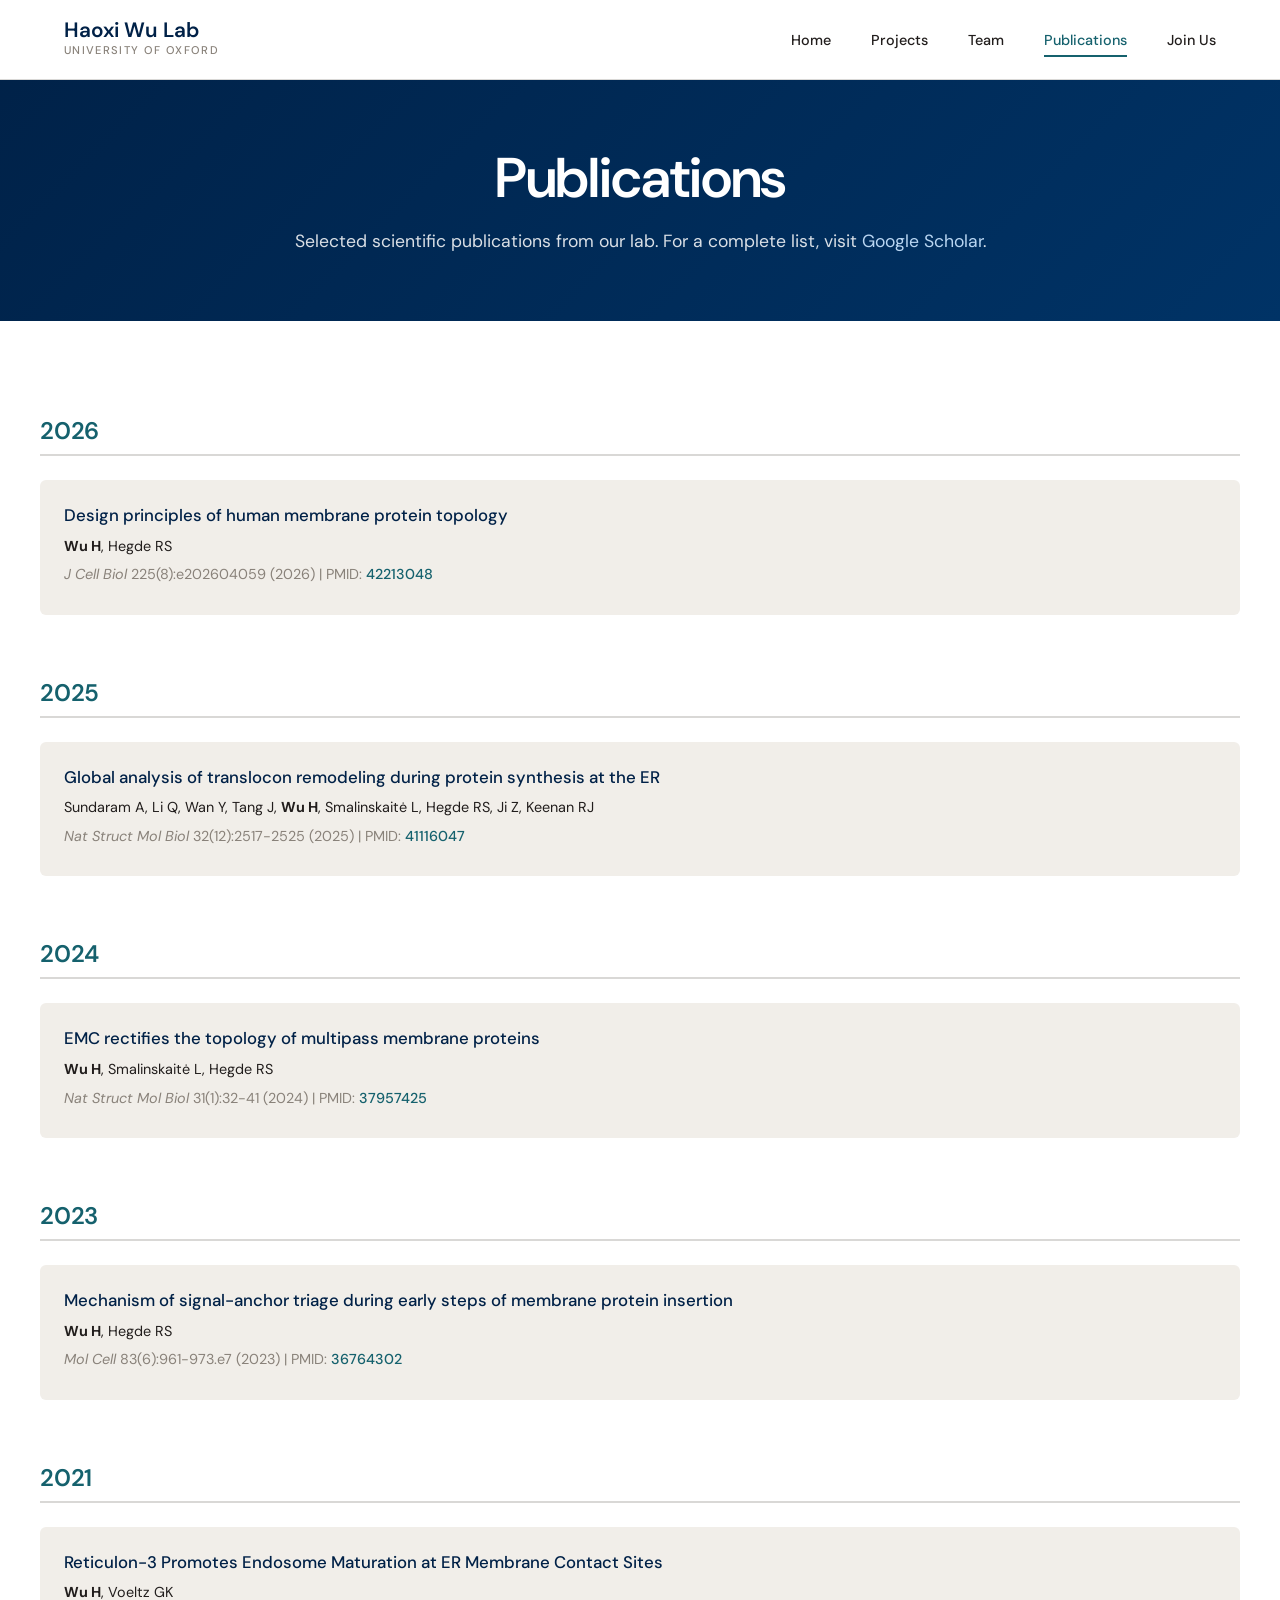
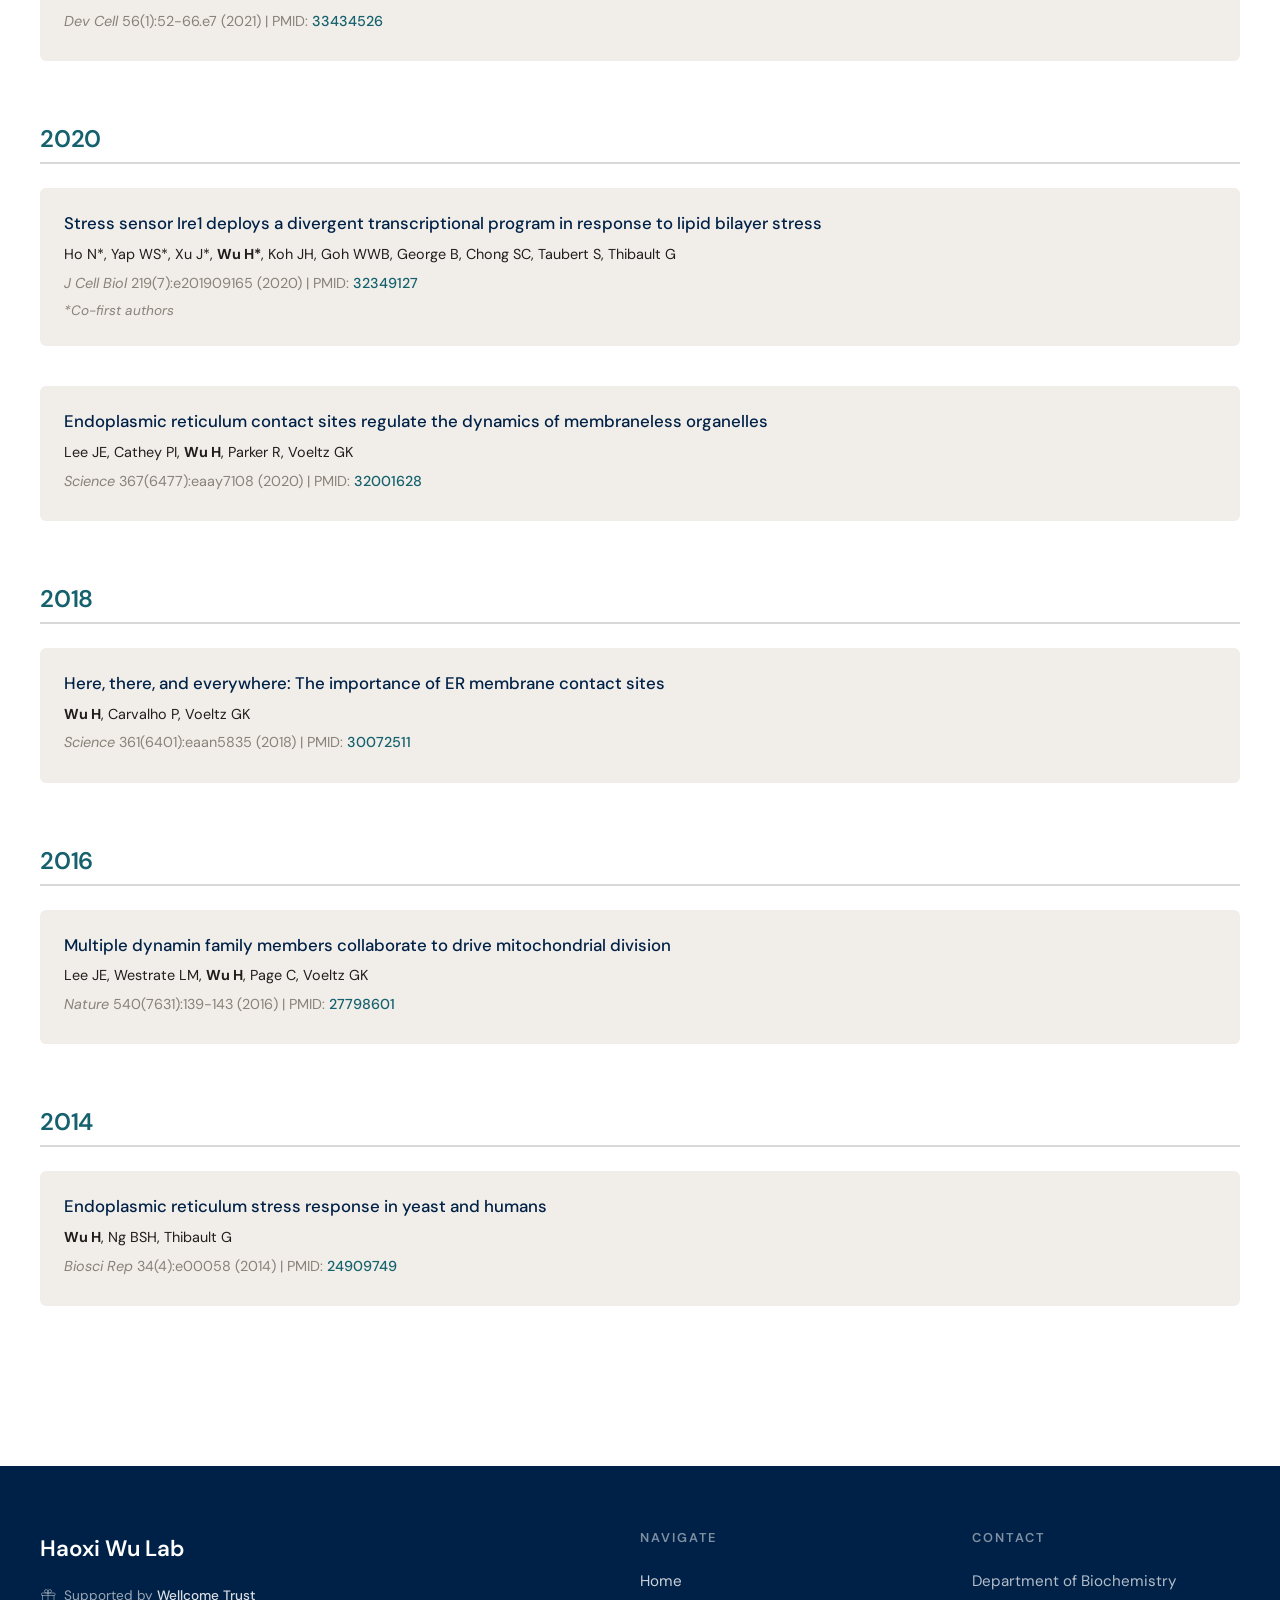
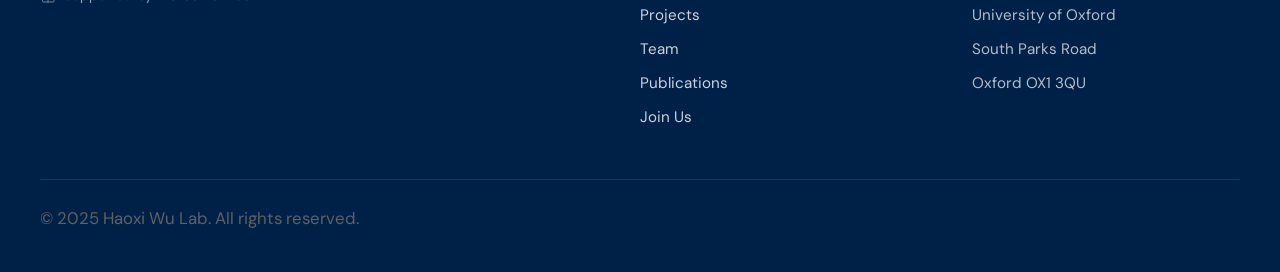
==== publications.html @ ed26f787 "Add files via upload" ====
<!DOCTYPE html>
<html lang="en">
<head>
    <meta charset="UTF-8">
    <meta name="viewport" content="width=device-width, initial-scale=1.0">
    <meta name="description" content="Publications - Haoxi Wu Lab, University of Oxford">
    <title>Publications | Haoxi Wu Lab</title>
    <link rel="stylesheet" href="styles.css">
</head>
<body>
    <nav class="nav" id="navbar">
        <div class="nav-container">
            <a href="index.html" class="nav-logo">
                <span class="nav-logo-name">Haoxi Wu Lab</span>
                <span class="nav-logo-dept">University of Oxford</span>
            </a>
            <ul class="nav-links" id="nav-links">
                <li><a href="index.html" class="nav-link">Home</a></li>
                <li><a href="projects.html" class="nav-link">Projects</a></li>
                <li><a href="team.html" class="nav-link">Team</a></li>
                <li><a href="publications.html" class="nav-link active">Publications</a></li>
                <li><a href="contact.html" class="nav-link">Join Us</a></li>
            </ul>
            <button class="nav-toggle" id="nav-toggle" aria-label="Toggle navigation">
                <span></span><span></span><span></span>
            </button>
        </div>
    </nav>

    <header class="page-header">
        <div class="container">
            <h1>Publications</h1>
            <p>Selected scientific publications from our lab. For a complete list, visit <a href="https://scholar.google.com/citations?user=6U3PoJMAAAAJ&hl=en" class="inline-link" target="_blank">Google Scholar</a>.</p>
        </div>
    </header>

    <section class="section section-light">
        <div class="container">
            <div class="pub-year-group">
                <h2 class="pub-year">2026</h2>
                <div class="pub-list">
                    <article class="pub-item">
                        <h3 class="pub-title"><a href="pdfs/wu-2026-1.pdf" target="_blank">Design principles of human membrane protein topology</a></h3>
                        <p class="pub-authors"><strong>Wu H</strong>, Hegde RS</p>
                        <p class="pub-journal"><em>J Cell Biol</em> 225(8):e202604059 (2026) | PMID: <a href="https://pubmed.ncbi.nlm.nih.gov/42213048/" target="_blank" class="pmid-link">42213048</a></p>
                    </article>
                </div>
            </div>

            <div class="pub-year-group">
                <h2 class="pub-year">2025</h2>
                <div class="pub-list">
                    <article class="pub-item">
                        <h3 class="pub-title"><a href="pdfs/sundaram-2025-1.pdf" target="_blank">Global analysis of translocon remodeling during protein synthesis at the ER</a></h3>
                        <p class="pub-authors">Sundaram A, Li Q, Wan Y, Tang J, <strong>Wu H</strong>, Smalinskaitė L, Hegde RS, Ji Z, Keenan RJ</p>
                        <p class="pub-journal"><em>Nat Struct Mol Biol</em> 32(12):2517-2525 (2025) | PMID: <a href="https://pubmed.ncbi.nlm.nih.gov/41116047/" target="_blank" class="pmid-link">41116047</a></p>
                    </article>
                </div>
            </div>

            <div class="pub-year-group">
                <h2 class="pub-year">2024</h2>
                <div class="pub-list">
                    <article class="pub-item">
                        <h3 class="pub-title"><a href="pdfs/wu-2024-1.pdf" target="_blank">EMC rectifies the topology of multipass membrane proteins</a></h3>
                        <p class="pub-authors"><strong>Wu H</strong>, Smalinskaitė L, Hegde RS</p>
                        <p class="pub-journal"><em>Nat Struct Mol Biol</em> 31(1):32-41 (2024) | PMID: <a href="https://pubmed.ncbi.nlm.nih.gov/37957425/" target="_blank" class="pmid-link">37957425</a></p>
                    </article>
                </div>
            </div>

            <div class="pub-year-group">
                <h2 class="pub-year">2023</h2>
                <div class="pub-list">
                    <article class="pub-item">
                        <h3 class="pub-title"><a href="pdfs/wu-2023-1.pdf" target="_blank">Mechanism of signal-anchor triage during early steps of membrane protein insertion</a></h3>
                        <p class="pub-authors"><strong>Wu H</strong>, Hegde RS</p>
                        <p class="pub-journal"><em>Mol Cell</em> 83(6):961-973.e7 (2023) | PMID: <a href="https://pubmed.ncbi.nlm.nih.gov/36764302/" target="_blank" class="pmid-link">36764302</a></p>
                    </article>
                </div>
            </div>

            <div class="pub-year-group">
                <h2 class="pub-year">2021</h2>
                <div class="pub-list">
                    <article class="pub-item">
                        <h3 class="pub-title"><a href="pdfs/wu-2021-1.pdf" target="_blank">Reticulon-3 Promotes Endosome Maturation at ER Membrane Contact Sites</a></h3>
                        <p class="pub-authors"><strong>Wu H</strong>, Voeltz GK</p>
                        <p class="pub-journal"><em>Dev Cell</em> 56(1):52-66.e7 (2021) | PMID: <a href="https://pubmed.ncbi.nlm.nih.gov/33434526/" target="_blank" class="pmid-link">33434526</a></p>
                    </article>
                </div>
            </div>

            <div class="pub-year-group">
                <h2 class="pub-year">2020</h2>
                <div class="pub-list">
                    <article class="pub-item">
                        <h3 class="pub-title"><a href="pdfs/ho-2020-1.pdf" target="_blank">Stress sensor Ire1 deploys a divergent transcriptional program in response to lipid bilayer stress</a></h3>
                        <p class="pub-authors">Ho N*, Yap WS*, Xu J*, <strong>Wu H*</strong>, Koh JH, Goh WWB, George B, Chong SC, Taubert S, Thibault G</p>
                        <p class="pub-journal"><em>J Cell Biol</em> 219(7):e201909165 (2020) | PMID: <a href="https://pubmed.ncbi.nlm.nih.gov/32349127/" target="_blank" class="pmid-link">32349127</a></p>
                        <p class="pub-note">*Co-first authors</p>
                    </article>

                    <article class="pub-item">
                        <h3 class="pub-title"><a href="pdfs/lee-2020-1.pdf" target="_blank">Endoplasmic reticulum contact sites regulate the dynamics of membraneless organelles</a></h3>
                        <p class="pub-authors">Lee JE, Cathey PI, <strong>Wu H</strong>, Parker R, Voeltz GK</p>
                        <p class="pub-journal"><em>Science</em> 367(6477):eaay7108 (2020) | PMID: <a href="https://pubmed.ncbi.nlm.nih.gov/32001628/" target="_blank" class="pmid-link">32001628</a></p>
                    </article>
                </div>
            </div>

            <div class="pub-year-group">
                <h2 class="pub-year">2018</h2>
                <div class="pub-list">
                    <article class="pub-item">
                        <h3 class="pub-title"><a href="pdfs/wu-2018-1.pdf" target="_blank">Here, there, and everywhere: The importance of ER membrane contact sites</a></h3>
                        <p class="pub-authors"><strong>Wu H</strong>, Carvalho P, Voeltz GK</p>
                        <p class="pub-journal"><em>Science</em> 361(6401):eaan5835 (2018) | PMID: <a href="https://pubmed.ncbi.nlm.nih.gov/30072511/" target="_blank" class="pmid-link">30072511</a></p>
                    </article>
                </div>
            </div>

            <div class="pub-year-group">
                <h2 class="pub-year">2016</h2>
                <div class="pub-list">
                    <article class="pub-item">
                        <h3 class="pub-title"><a href="pdfs/lee-2016-1.pdf" target="_blank">Multiple dynamin family members collaborate to drive mitochondrial division</a></h3>
                        <p class="pub-authors">Lee JE, Westrate LM, <strong>Wu H</strong>, Page C, Voeltz GK</p>
                        <p class="pub-journal"><em>Nature</em> 540(7631):139-143 (2016) | PMID: <a href="https://pubmed.ncbi.nlm.nih.gov/27798601/" target="_blank" class="pmid-link">27798601</a></p>
                    </article>
                </div>
            </div>

            <div class="pub-year-group">
                <h2 class="pub-year">2014</h2>
                <div class="pub-list">
                    <article class="pub-item">
                        <h3 class="pub-title"><a href="pdfs/wu-2014-1.pdf" target="_blank">Endoplasmic reticulum stress response in yeast and humans</a></h3>
                        <p class="pub-authors"><strong>Wu H</strong>, Ng BSH, Thibault G</p>
                        <p class="pub-journal"><em>Biosci Rep</em> 34(4):e00058 (2014) | PMID: <a href="https://pubmed.ncbi.nlm.nih.gov/24909749/" target="_blank" class="pmid-link">24909749</a></p>
                    </article>
                </div>
            </div>
        </div>
    </section>

    <footer class="footer">
        <div class="footer-content">
            <div class="footer-brand">
                <div class="footer-logo">Haoxi Wu Lab</div>
                <div class="footer-funding">
                    <svg xmlns="http://www.w3.org/2000/svg" fill="none" viewBox="0 0 24 24" stroke="currentColor" stroke-width="1.5">
                        <path stroke-linecap="round" stroke-linejoin="round" d="M21 11.25v8.25a1.5 1.5 0 01-1.5 1.5H5.25a1.5 1.5 0 01-1.5-1.5v-8.25M12 4.875A2.625 2.625 0 109.375 7.5H12m0-2.625V7.5m0-2.625A2.625 2.625 0 1114.625 7.5H12m0 0V21m-8.625-9.75h18c.621 0 1.125-.504 1.125-1.125v-1.5c0-.621-.504-1.125-1.125-1.125h-18c-.621 0-1.125.504-1.125 1.125v1.5c0 .621.504 1.125 1.125 1.125z" />
                    </svg>
                    <span>Supported by <span class="funder">Wellcome Trust</span></span>
                </div>
            </div>
            <div class="footer-nav">
                <h4 class="footer-heading">Navigate</h4>
                <ul class="footer-links">
                    <li><a href="index.html">Home</a></li>
                    <li><a href="projects.html">Projects</a></li>
                    <li><a href="team.html">Team</a></li>
                    <li><a href="publications.html">Publications</a></li>
                    <li><a href="contact.html">Join Us</a></li>
                </ul>
            </div>
            <div class="footer-contact">
                <h4 class="footer-heading">Contact</h4>
                <ul class="footer-links">
                    <li>Department of Biochemistry</li>
                    <li>University of Oxford</li>
                    <li>South Parks Road</li>
                    <li>Oxford OX1 3QU</li>
                </ul>
            </div>
        </div>
        <div class="footer-bottom">
            <p>&copy; 2025 Haoxi Wu Lab. All rights reserved.</p>
        </div>
    </footer>

    <script src="main.js"></script>
</body>
</html>
---- styles.css ----
/* ============================================
   Haoxi Wu Lab Website — Styles
   University of Oxford, Department of Biochemistry
   ============================================ */

@import url('https://fonts.googleapis.com/css2?family=DM+Sans:ital,opsz,wght@0,9..40,300;0,9..40,400;0,9..40,500;0,9..40,600;0,9..40,700;1,9..40,400&display=swap');

:root {
    --oxford-blue: #002147;
    --oxford-blue-light: #003366;
    --oxford-viridian: #15616D;
    --oxford-sky-blue: #B9D6F2;
    --oxford-charcoal: #211D1C;
    --oxford-ash-grey: #61615F;
    --oxford-umber: #89827A;
    --oxford-stone-grey: #D9D8D6;
    --oxford-shell-grey: #F1EEE9;
    --oxford-off-white: #F2F0F0;
    --white: #FFFFFF;
    --font-primary: 'DM Sans', -apple-system, BlinkMacSystemFont, sans-serif;
    --space-xs: 0.5rem;
    --space-sm: 1rem;
    --space-md: 1.5rem;
    --space-lg: 2.5rem;
    --space-xl: 4rem;
    --space-2xl: 6rem;
    --transition-fast: 0.2s ease;
    --transition-medium: 0.35s ease;
    --max-width: 1200px;
    --nav-height: 80px;
}

*, *::before, *::after { margin: 0; padding: 0; box-sizing: border-box; }
html { scroll-behavior: smooth; font-size: 16px; }
body {
    font-family: var(--font-primary);
    font-weight: 400;
    line-height: 1.7;
    color: var(--oxford-charcoal);
    background-color: var(--oxford-off-white);
    -webkit-font-smoothing: antialiased;
}

h1, h2, h3, h4 { font-family: var(--font-primary); font-weight: 600; line-height: 1.2; color: var(--oxford-blue); }
h1 { font-size: clamp(2.5rem, 5vw, 3.5rem); letter-spacing: -0.02em; }
h2 { font-size: clamp(1.75rem, 3vw, 2.5rem); letter-spacing: -0.01em; }
h3 { font-size: clamp(1.25rem, 2vw, 1.5rem); }
p { font-size: 1.05rem; color: var(--oxford-ash-grey); max-width: 65ch; }
a { color: var(--oxford-viridian); text-decoration: none; transition: color var(--transition-fast); }
a:hover { color: var(--oxford-blue); }

/* Navigation */
.nav {
    position: fixed;
    top: 0; left: 0; right: 0;
    height: var(--nav-height);
    background: var(--white);
    border-bottom: 1px solid var(--oxford-stone-grey);
    z-index: 1000;
    transition: box-shadow var(--transition-medium);
}
.nav.scrolled { box-shadow: 0 2px 20px rgba(0, 33, 71, 0.08); }
.nav-container {
    max-width: var(--max-width);
    margin: 0 auto;
    padding: 0 var(--space-md);
    height: 100%;
    display: flex;
    align-items: center;
    justify-content: space-between;
}
.nav-logo { display: flex; flex-direction: column; text-decoration: none; }
.nav-logo-name { font-size: 1.3rem; font-weight: 600; color: var(--oxford-blue); line-height: 1.1; }
.nav-logo-dept { font-size: 0.7rem; color: var(--oxford-umber); text-transform: uppercase; letter-spacing: 0.12em; font-weight: 500; }
.nav-links { display: flex; align-items: center; gap: var(--space-lg); list-style: none; }
.nav-link { font-size: 0.9rem; font-weight: 500; color: var(--oxford-charcoal); position: relative; padding: var(--space-xs) 0; }
.nav-link::after { content: ''; position: absolute; bottom: 0; left: 0; width: 0; height: 2px; background: var(--oxford-viridian); transition: width var(--transition-medium); }
.nav-link:hover { color: var(--oxford-viridian); }
.nav-link:hover::after, .nav-link.active::after { width: 100%; }
.nav-link.active { color: var(--oxford-viridian); }
.nav-toggle { display: none; flex-direction: column; gap: 5px; background: none; border: none; cursor: pointer; padding: var(--space-xs); }
.nav-toggle span { width: 24px; height: 2px; background: var(--oxford-blue); transition: all var(--transition-fast); }

/* Hero */
.hero {
    min-height: 85vh;
    display: flex;
    align-items: center;
    justify-content: center;
    padding: calc(var(--nav-height) + var(--space-xl)) var(--space-md) var(--space-xl);
    background: linear-gradient(135deg, var(--oxford-off-white) 0%, var(--white) 50%, var(--oxford-shell-grey) 100%);
    position: relative;
    overflow: hidden;
}
.hero::before {
    content: '';
    position: absolute;
    top: -20%; right: -10%;
    width: 60%; height: 80%;
    background: radial-gradient(ellipse at center, rgba(185, 214, 242, 0.3) 0%, transparent 70%);
    pointer-events: none;
}
.hero-content { max-width: 800px; width: 100%; text-align: center; position: relative; z-index: 1; }
.hero-text { animation: fadeInUp 0.8s ease both; }
.hero-label { display: inline-block; font-size: 0.75rem; font-weight: 600; text-transform: uppercase; letter-spacing: 0.2em; color: var(--oxford-viridian); margin-bottom: var(--space-md); padding: var(--space-xs) var(--space-sm); background: rgba(21, 97, 109, 0.1); border-radius: 4px; }
.hero-title { margin-bottom: var(--space-md); font-weight: 700; }
.hero-description { font-size: 1.15rem; line-height: 1.8; margin-bottom: var(--space-lg); margin-left: auto; margin-right: auto; }
.hero-cta { display: flex; gap: var(--space-sm); flex-wrap: wrap; justify-content: center; }


/* Buttons */
.btn { display: inline-flex; align-items: center; gap: var(--space-xs); padding: 0.9rem 1.8rem; font-family: var(--font-primary); font-size: 0.9rem; font-weight: 500; border-radius: 4px; border: none; cursor: pointer; transition: all var(--transition-medium); text-decoration: none; }
.btn-primary { background: var(--oxford-blue); color: var(--white); }
.btn-primary:hover { background: var(--oxford-blue-light); color: var(--white); transform: translateY(-2px); box-shadow: 0 8px 25px rgba(0, 33, 71, 0.25); }
.btn-secondary { background: transparent; color: var(--oxford-blue); border: 1.5px solid var(--oxford-blue); }
.btn-secondary:hover { background: var(--oxford-blue); color: var(--white); transform: translateY(-2px); }

/* Sections */
.section { padding: var(--space-2xl) var(--space-md); }
.section-light { background: var(--white); }
.section-muted { background: var(--oxford-shell-grey); }
.container { max-width: var(--max-width); margin: 0 auto; }
.section-header { text-align: center; margin-bottom: var(--space-xl); }
.section-header p { margin: var(--space-sm) auto 0; }

/* Navigation Cards */
.nav-cards { display: grid; grid-template-columns: repeat(4, 1fr); gap: var(--space-md); }
.nav-card { background: var(--white); border: 1px solid var(--oxford-stone-grey); border-radius: 8px; padding: var(--space-lg); text-align: center; transition: all var(--transition-medium); position: relative; overflow: hidden; text-decoration: none; }
.nav-card::before { content: ''; position: absolute; top: 0; left: 0; right: 0; height: 3px; background: var(--oxford-viridian); transform: scaleX(0); transition: transform var(--transition-medium); }
.nav-card:hover { transform: translateY(-5px); box-shadow: 0 15px 40px rgba(0, 33, 71, 0.1); border-color: transparent; }
.nav-card:hover::before { transform: scaleX(1); }
.nav-card-icon { width: 56px; height: 56px; margin: 0 auto var(--space-md); display: flex; align-items: center; justify-content: center; background: var(--oxford-shell-grey); border-radius: 12px; color: var(--oxford-viridian); transition: all var(--transition-medium); }
.nav-card:hover .nav-card-icon { background: var(--oxford-viridian); color: var(--white); }
.nav-card-icon svg { width: 28px; height: 28px; }
.nav-card h3 { margin-bottom: var(--space-xs); font-size: 1.25rem; }
.nav-card p { font-size: 0.9rem; color: var(--oxford-umber); margin: 0 auto; }

/* Footer */
.footer { background: var(--oxford-blue); color: var(--white); padding: var(--space-xl) var(--space-md) var(--space-lg); }
.footer-content { max-width: var(--max-width); margin: 0 auto; display: grid; grid-template-columns: 2fr 1fr 1fr; gap: var(--space-xl); }
.footer-brand { max-width: 350px; }
.footer-logo { font-size: 1.4rem; font-weight: 600; color: var(--white); margin-bottom: var(--space-sm); }
.footer-brand p { font-size: 0.9rem; color: rgba(255, 255, 255, 0.7); line-height: 1.6; }
.footer-funding { display: flex; align-items: center; gap: 0.5rem; font-size: 0.85rem; color: rgba(255, 255, 255, 0.6); margin-top: 0.5rem; }
.footer-funding svg { width: 16px; height: 16px; opacity: 0.7; }
.footer-funding .funder { color: rgba(255, 255, 255, 0.85); font-weight: 500; }
.footer-heading { font-size: 0.8rem; font-weight: 600; text-transform: uppercase; letter-spacing: 0.15em; color: rgba(255, 255, 255, 0.5); margin-bottom: var(--space-md); }
.footer-links { list-style: none; }
.footer-links li { margin-bottom: var(--space-xs); color: rgba(255, 255, 255, 0.7); font-size: 0.95rem; }
.footer-links a { color: rgba(255, 255, 255, 0.8); transition: color var(--transition-fast); }
.footer-links a:hover { color: var(--white); }
.footer-bottom { max-width: var(--max-width); margin: var(--space-lg) auto 0; padding-top: var(--space-md); border-top: 1px solid rgba(255, 255, 255, 0.1); font-size: 0.85rem; color: rgba(255, 255, 255, 0.5); }

/* Animations */
@keyframes fadeInUp { from { opacity: 0; transform: translateY(30px); } to { opacity: 1; transform: translateY(0); } }
.nav-card:nth-child(1) { animation: fadeInUp 0.6s ease 0.1s both; }
.nav-card:nth-child(2) { animation: fadeInUp 0.6s ease 0.2s both; }
.nav-card:nth-child(3) { animation: fadeInUp 0.6s ease 0.3s both; }
.nav-card:nth-child(4) { animation: fadeInUp 0.6s ease 0.4s both; }

/* Page Header */
.page-header {
    padding: calc(var(--nav-height) + var(--space-xl)) var(--space-md) var(--space-xl);
    background: linear-gradient(135deg, var(--oxford-blue) 0%, var(--oxford-blue-light) 100%);
    color: var(--white);
    text-align: center;
}
.page-header h1 { color: var(--white); margin-bottom: var(--space-sm); }
.page-header p { color: rgba(255, 255, 255, 0.85); margin: 0 auto; font-size: 1.1rem; }
.inline-link { color: var(--oxford-sky-blue); border-bottom: 1px solid transparent; transition: border-color var(--transition-fast); }
.inline-link:hover { color: var(--white); border-bottom-color: var(--white); }

/* Projects Page */
.projects-grid { display: flex; flex-direction: column; gap: var(--space-lg); }
.project-card {
    background: var(--white);
    border: 1px solid var(--oxford-stone-grey);
    border-radius: 8px;
    padding: var(--space-lg);
    position: relative;
    transition: all var(--transition-medium);
}
.project-card:hover { box-shadow: 0 10px 30px rgba(0, 33, 71, 0.08); transform: translateY(-2px); }
.project-number {
    position: absolute;
    top: var(--space-md);
    right: var(--space-md);
    font-size: 3rem;
    font-weight: 700;
    color: var(--oxford-shell-grey);
    line-height: 1;
}
.project-card h3 { color: var(--oxford-blue); margin-bottom: var(--space-sm); max-width: 80%; }
.project-card p { margin-bottom: var(--space-md); text-align: justify; }
.project-tags { display: flex; gap: var(--space-xs); flex-wrap: wrap; }
.tag {
    font-size: 0.75rem;
    font-weight: 500;
    padding: 0.3rem 0.8rem;
    background: var(--oxford-shell-grey);
    color: var(--oxford-viridian);
    border-radius: 20px;
}

/* Research Overview */
.research-overview {
    max-width: 900px;
    margin: 0 auto;
}
.research-overview h2 {
    text-align: center;
    margin-bottom: var(--space-xl);
    color: var(--oxford-blue);
    font-size: clamp(1.25rem, 2.5vw, 2rem);
    white-space: nowrap;
    overflow: hidden;
    text-overflow: ellipsis;
}
@media (max-width: 768px) {
    .research-overview h2 {
        white-space: normal;
        font-size: 1.25rem;
        line-height: 1.3;
    }
}
.research-content {
    background: var(--white);
    border-radius: 8px;
    padding: var(--space-xl);
    box-shadow: 0 4px 20px rgba(0, 33, 71, 0.06);
}
.research-content p {
    margin-bottom: var(--space-lg);
    text-align: justify;
    font-size: 1.05rem;
    line-height: 1.8;
    max-width: 100%;
    color: var(--oxford-ash-grey);
}
.research-content p:last-child {
    margin-bottom: 0;
}

/* Approaches Grid */
.approaches-grid { display: grid; grid-template-columns: repeat(4, 1fr); gap: var(--space-md); }
.approach-item { text-align: center; padding: var(--space-md); }
.approach-icon {
    width: 60px; height: 60px;
    margin: 0 auto var(--space-sm);
    display: flex; align-items: center; justify-content: center;
    background: var(--white);
    border-radius: 12px;
    color: var(--oxford-viridian);
}
.approach-icon svg { width: 30px; height: 30px; }
.approach-item h4 { color: var(--oxford-blue); margin-bottom: var(--space-xs); font-size: 1.1rem; }
.approach-item p { font-size: 0.9rem; color: var(--oxford-umber); }

/* Tool Spotlight */
.tool-spotlight-wrapper {
    max-width: 900px;
    margin: 0 auto;
}
.tool-spotlight {
    display: grid;
    grid-template-columns: 1.2fr 1fr;
    gap: var(--space-xl);
    align-items: center;
    background: var(--white);
    border-radius: 12px;
    padding: var(--space-xl);
    box-shadow: 0 4px 20px rgba(0, 33, 71, 0.06);
}
.tool-spotlight-badge {
    display: inline-block;
    font-size: 0.7rem;
    font-weight: 600;
    text-transform: uppercase;
    letter-spacing: 0.15em;
    color: var(--oxford-viridian);
    background: rgba(21, 97, 109, 0.1);
    padding: var(--space-xs) var(--space-sm);
    border-radius: 4px;
    margin-bottom: var(--space-md);
}
.tool-spotlight-content h2 {
    margin-bottom: var(--space-md);
    font-size: clamp(1.5rem, 2.5vw, 2rem);
}
.tool-spotlight-content p {
    margin-bottom: var(--space-lg);
    font-size: 1rem;
    line-height: 1.7;
    text-align: justify;
}
.tool-spotlight-visual {
    display: flex;
    align-items: center;
    justify-content: center;
    padding: var(--space-md);
}
.tool-spotlight-visual svg {
    width: 100%;
    max-width: 280px;
    height: auto;
    filter: drop-shadow(0 4px 12px rgba(0, 33, 71, 0.08));
}

/* Team Page */
.team-section-title { margin-bottom: var(--space-lg); color: var(--oxford-blue); }

/* Hidden utility class - easy to toggle visibility */
.hidden { display: none !important; }

.pi-card {
    display: grid;
    grid-template-columns: 200px 1fr;
    gap: var(--space-lg);
    background: var(--white);
    border: 1px solid var(--oxford-stone-grey);
    border-radius: 8px;
    padding: var(--space-lg);
}
.pi-photo, .team-photo { display: flex; align-items: center; justify-content: center; }
.photo-placeholder {
    width: 180px; height: 180px;
    background: linear-gradient(135deg, var(--oxford-blue) 0%, var(--oxford-viridian) 100%);
    border-radius: 8px;
    display: flex; align-items: center; justify-content: center;
    color: var(--white);
    font-size: 2.5rem;
    font-weight: 600;
}
.pi-info h3 { color: var(--oxford-blue); margin-bottom: 0.25rem; font-size: 1.5rem; }
.pi-title { color: var(--oxford-viridian); font-weight: 500; margin-bottom: var(--space-sm); }
.pi-bio { margin-bottom: var(--space-md); text-align: justify; }
.pi-links { display: flex; gap: var(--space-md); }
.pi-link {
    display: flex; align-items: center; gap: 0.4rem;
    color: var(--oxford-viridian);
    font-weight: 500;
    font-size: 0.9rem;
}
.pi-link:hover { color: var(--oxford-blue); }

.team-grid { display: grid; grid-template-columns: repeat(3, 1fr); gap: var(--space-lg); }
.team-card {
    background: var(--white);
    border: 1px solid var(--oxford-stone-grey);
    border-radius: 8px;
    padding: var(--space-md);
    text-align: center;
    transition: all var(--transition-medium);
}
.team-card:hover { box-shadow: 0 10px 30px rgba(0, 33, 71, 0.08); transform: translateY(-2px); }
.team-card .photo-placeholder { width: 180px; height: 180px; font-size: 2.5rem; margin: 0 auto var(--space-sm); }
.team-card h4 { color: var(--oxford-blue); margin-bottom: 0.25rem; }
.team-role { color: var(--oxford-viridian); font-weight: 500; font-size: 0.9rem; margin-bottom: 0.25rem; }
.team-focus { font-size: 0.85rem; color: var(--oxford-umber); }

.alumni-list { display: flex; flex-direction: column; gap: var(--space-sm); }
.alumni-item {
    display: flex;
    justify-content: space-between;
    align-items: center;
    padding: var(--space-sm) var(--space-md);
    background: var(--oxford-shell-grey);
    border-radius: 4px;
}
.alumni-name { font-weight: 500; color: var(--oxford-blue); }
.alumni-info { font-size: 0.9rem; color: var(--oxford-umber); }

/* Publications Page */
.pub-year-group { margin-bottom: var(--space-xl); }
.pub-year {
    font-size: 1.5rem;
    color: var(--oxford-viridian);
    margin-bottom: var(--space-md);
    padding-bottom: var(--space-xs);
    border-bottom: 2px solid var(--oxford-stone-grey);
}
.pub-list { display: flex; flex-direction: column; gap: var(--space-lg); }
.pub-item {
    padding: var(--space-md);
    background: var(--oxford-shell-grey);
    border-radius: 6px;
    transition: all var(--transition-fast);
}
.pub-item:hover { background: var(--white); box-shadow: 0 4px 15px rgba(0, 33, 71, 0.06); }
.pub-title { font-size: 1.05rem; font-weight: 500; margin-bottom: 0.4rem; line-height: 1.4; }
.pub-title a {
    color: var(--oxford-blue);
    text-decoration: none;
    transition: color var(--transition-fast);
}
.pub-title a:hover { color: var(--oxford-viridian); }
.pub-authors { font-size: 0.9rem; color: var(--oxford-charcoal); margin-bottom: 0.25rem; }
.pub-journal { font-size: 0.9rem; color: var(--oxford-umber); margin-bottom: 0.25rem; }
.pmid-link {
    color: var(--oxford-viridian);
    text-decoration: none;
    font-weight: 500;
    transition: color var(--transition-fast);
}
.pmid-link:hover { color: var(--oxford-blue); text-decoration: underline; }
.pub-note { font-size: 0.85rem; color: var(--oxford-umber); font-style: italic; margin-top: 0.25rem; }

/* Contact Page */
.opportunities-grid { display: grid; grid-template-columns: repeat(2, 1fr); gap: var(--space-md); }
.opportunity-card {
    background: var(--white);
    border: 1px solid var(--oxford-stone-grey);
    border-radius: 8px;
    padding: var(--space-lg);
    transition: all var(--transition-medium);
}
.opportunity-card:hover { box-shadow: 0 10px 30px rgba(0, 33, 71, 0.08); transform: translateY(-2px); }
.opportunity-icon {
    width: 50px; height: 50px;
    display: flex; align-items: center; justify-content: center;
    background: var(--oxford-shell-grey);
    border-radius: 10px;
    color: var(--oxford-viridian);
    margin-bottom: var(--space-sm);
}
.opportunity-icon svg { width: 26px; height: 26px; }
.opportunity-card h3 { color: var(--oxford-blue); margin-bottom: var(--space-sm); font-size: 1.2rem; }
.opportunity-card p { font-size: 0.95rem; margin-bottom: var(--space-sm); text-align: justify; }
.opportunity-note { font-size: 0.85rem; color: var(--oxford-umber); font-style: italic; }

.contact-section { display: grid; grid-template-columns: 1fr 1fr; gap: var(--space-xl); align-items: start; }
.contact-info h2 { color: var(--oxford-blue); margin-bottom: var(--space-sm); }
.contact-info > p { margin-bottom: var(--space-lg); }
.contact-details { display: flex; flex-direction: column; gap: var(--space-md); }
.contact-item {
    display: flex;
    gap: var(--space-sm);
    align-items: flex-start;
}
.contact-item svg { color: var(--oxford-viridian); flex-shrink: 0; margin-top: 2px; }
.contact-item strong { display: block; color: var(--oxford-blue); margin-bottom: 0.2rem; }
.contact-item a { color: var(--oxford-viridian); }
.contact-item span { color: var(--oxford-ash-grey); font-size: 0.95rem; line-height: 1.5; }

/* Responsive */
@media (max-width: 1024px) {
    .nav-cards { grid-template-columns: repeat(2, 1fr); }
    .footer-content { grid-template-columns: 1fr 1fr; }
    .footer-brand { grid-column: span 2; }
    .approaches-grid { grid-template-columns: repeat(2, 1fr); }
    .tool-spotlight { grid-template-columns: 1fr; }
    .team-grid { grid-template-columns: repeat(2, 1fr); }
    .contact-section { grid-template-columns: 1fr; }
    .research-content { padding: var(--space-lg); }
}
@media (max-width: 768px) {
    :root { --nav-height: 70px; }
    .nav-links { position: fixed; top: var(--nav-height); left: 0; right: 0; background: var(--white); flex-direction: column; padding: var(--space-md); gap: 0; border-bottom: 1px solid var(--oxford-stone-grey); transform: translateY(-100%); opacity: 0; visibility: hidden; transition: all var(--transition-medium); }
    .nav-links.active { transform: translateY(0); opacity: 1; visibility: visible; }
    .nav-link { padding: var(--space-sm) 0; width: 100%; text-align: center; border-bottom: 1px solid var(--oxford-shell-grey); }
    .nav-link:last-child { border-bottom: none; }
    .nav-toggle { display: flex; }
    .nav-toggle.active span:nth-child(1) { transform: rotate(45deg) translate(5px, 5px); }
    .nav-toggle.active span:nth-child(2) { opacity: 0; }
    .nav-toggle.active span:nth-child(3) { transform: rotate(-45deg) translate(5px, -5px); }
    .nav-cards { grid-template-columns: 1fr; }
    .footer-content { grid-template-columns: 1fr; gap: var(--space-lg); }
    .footer-brand { grid-column: auto; }
    .pi-card { grid-template-columns: 1fr; text-align: center; }
    .pi-links { justify-content: center; }
    .approaches-grid { grid-template-columns: 1fr; }
    .tool-spotlight { grid-template-columns: 1fr; padding: var(--space-lg); }
    .tool-spotlight-visual { order: -1; margin-bottom: var(--space-md); }
    .team-grid { grid-template-columns: 1fr; }
    .opportunities-grid { grid-template-columns: 1fr; }
    .pub-item { flex-direction: column; }
    .pub-links { margin-top: var(--space-sm); }
    .alumni-item { flex-direction: column; align-items: flex-start; gap: 0.25rem; }
    .research-content { padding: var(--space-md); }
    .research-content p { text-align: left; }
}
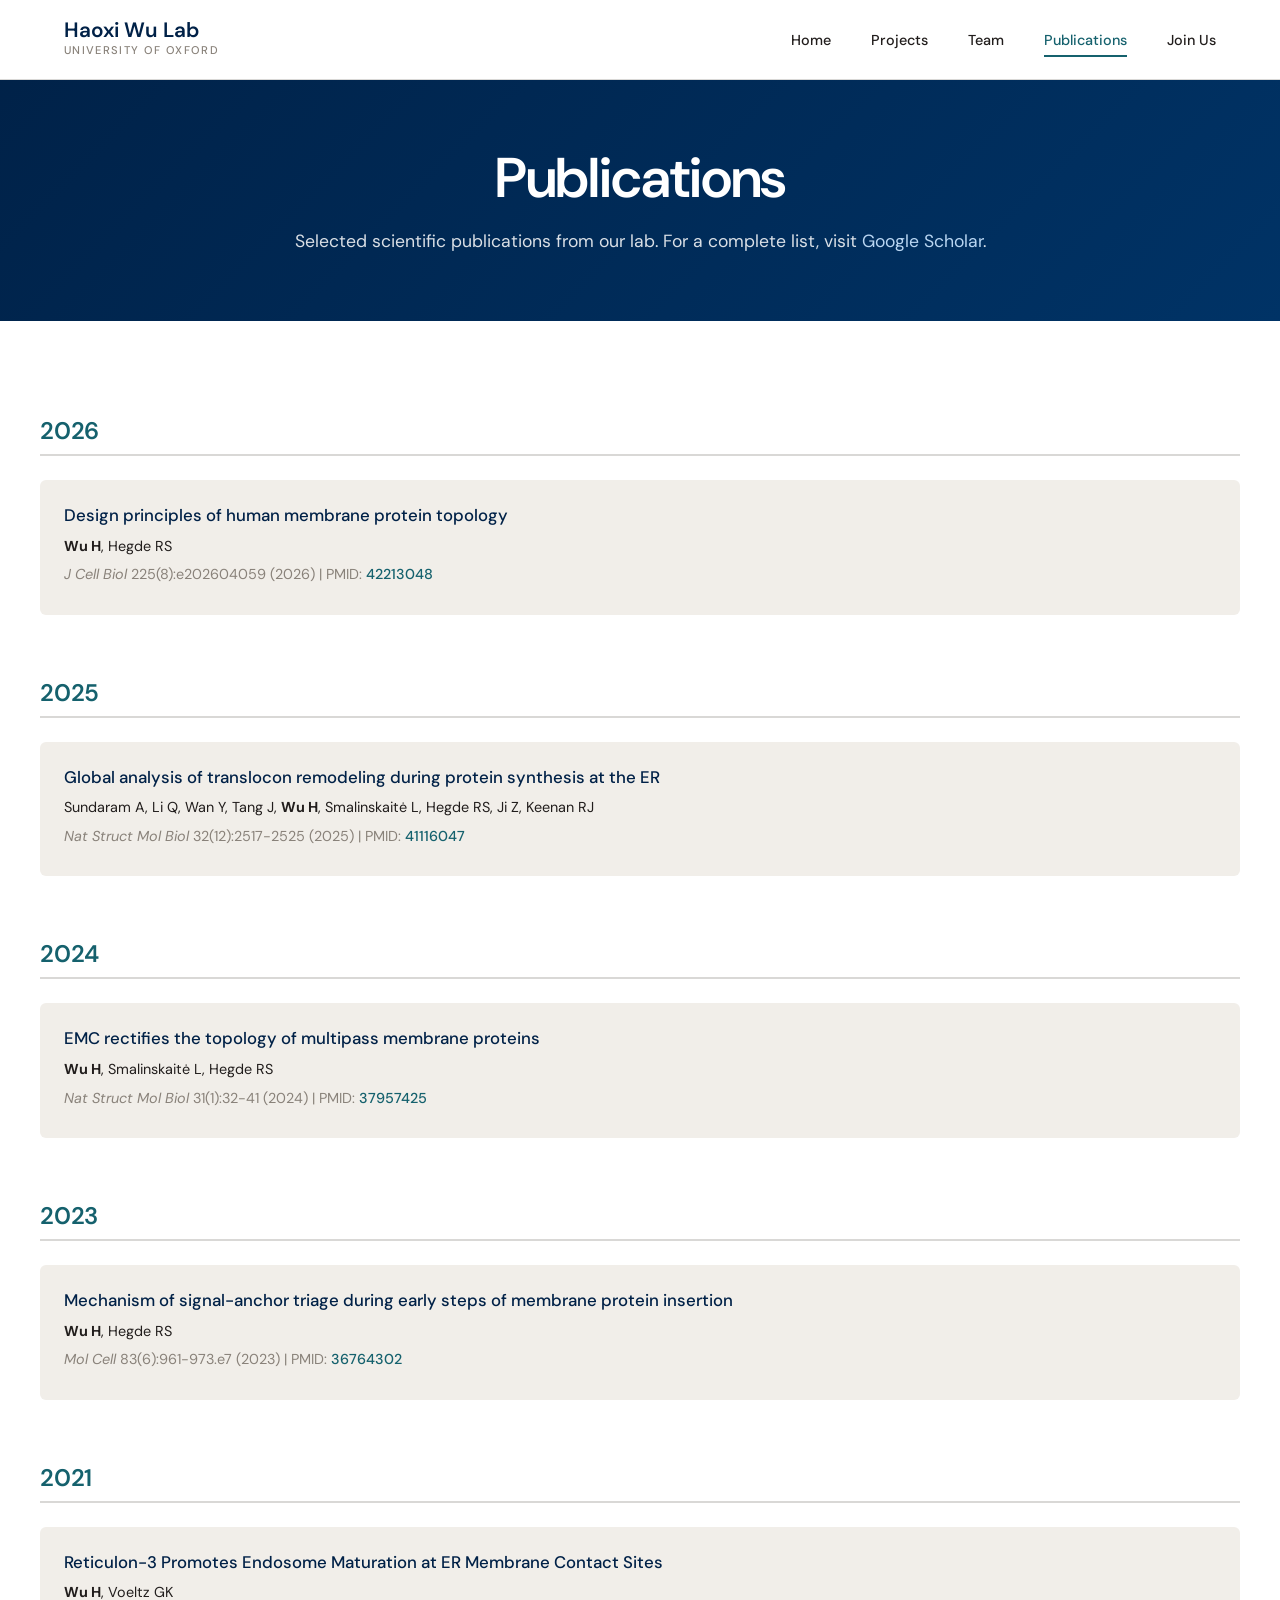
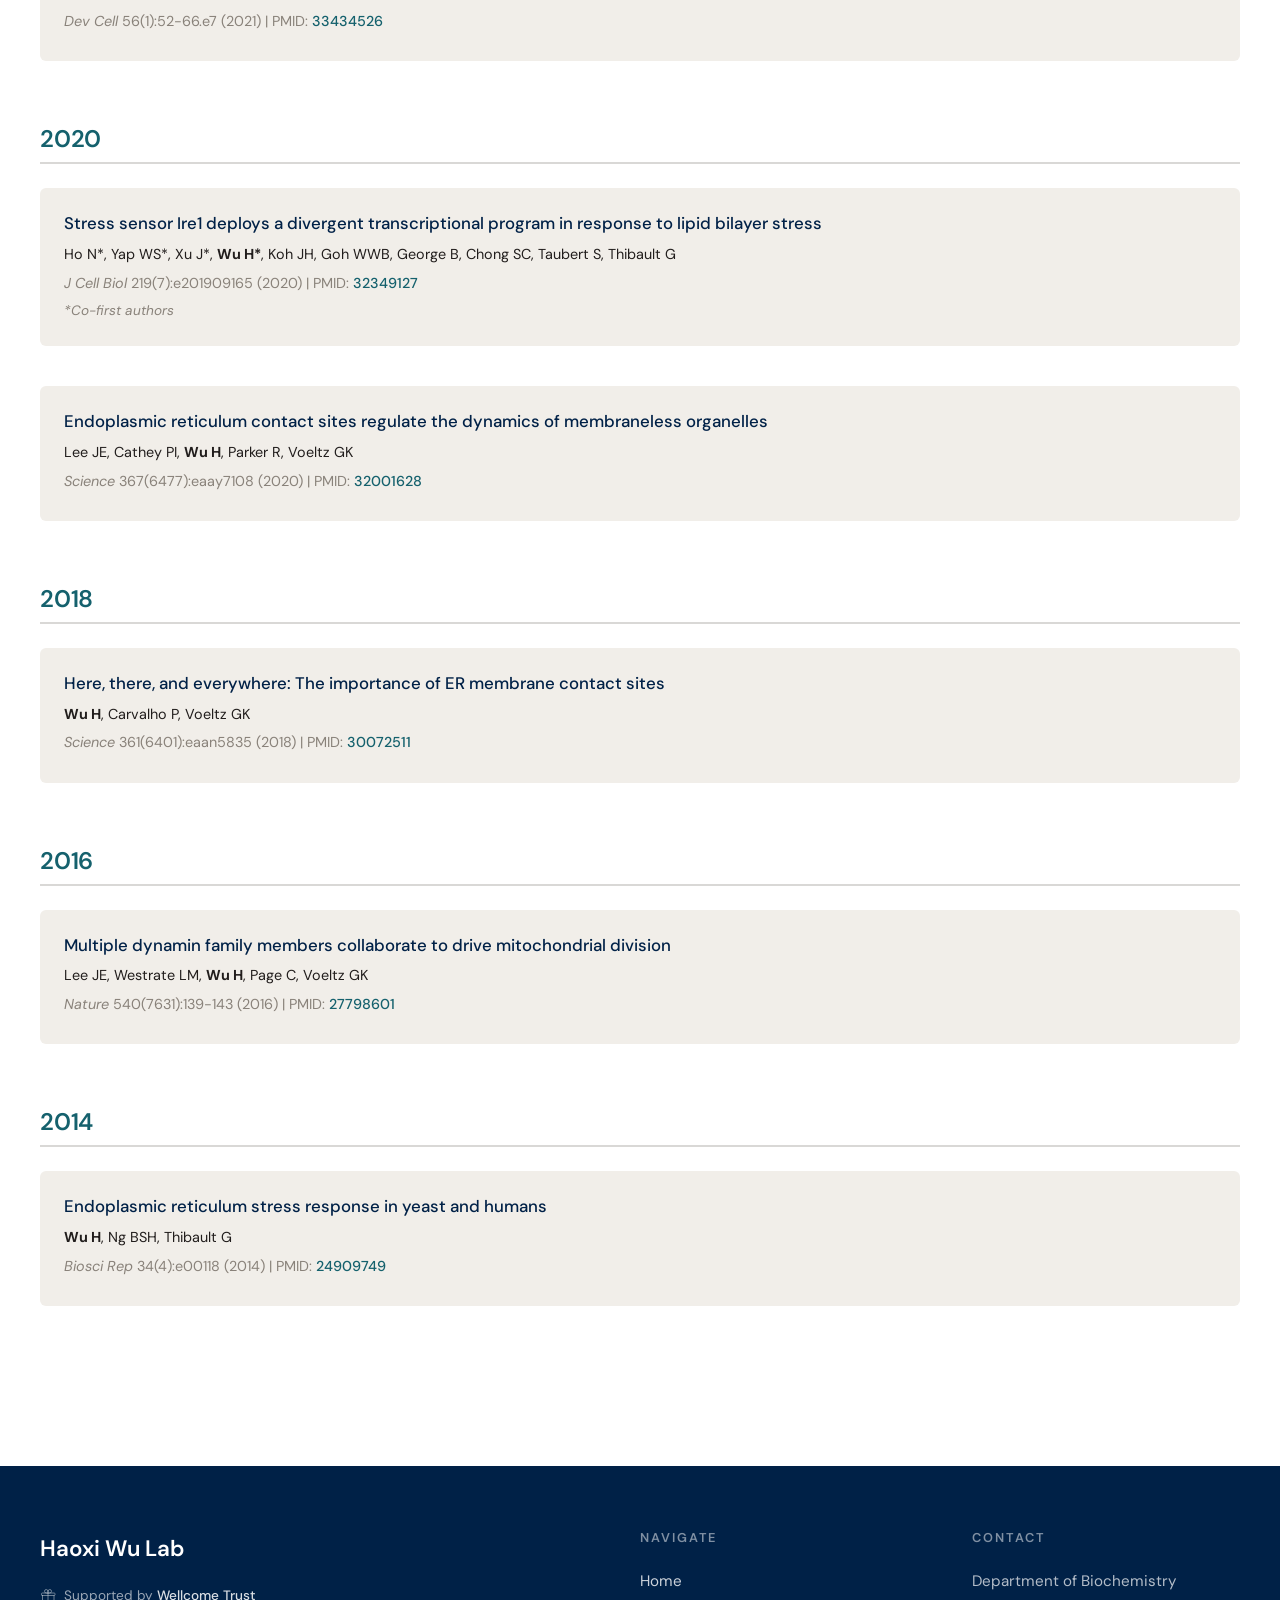
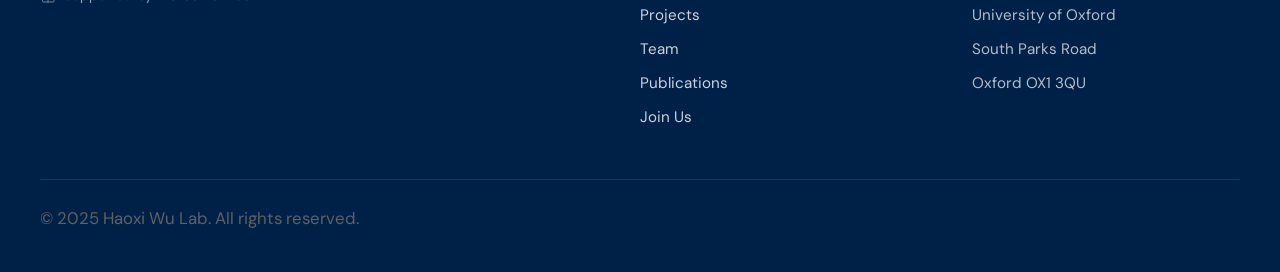
==== commit c446ef4f: "Add files via upload" ====
--- a/publications.html
+++ b/publications.html
@@ -137,7 +137,7 @@
                     <article class="pub-item">
                         <h3 class="pub-title"><a href="pdfs/wu-2014-1.pdf" target="_blank">Endoplasmic reticulum stress response in yeast and humans</a></h3>
                         <p class="pub-authors"><strong>Wu H</strong>, Ng BSH, Thibault G</p>
-                        <p class="pub-journal"><em>Biosci Rep</em> 34(4):e00058 (2014) | PMID: <a href="https://pubmed.ncbi.nlm.nih.gov/24909749/" target="_blank" class="pmid-link">24909749</a></p>
+                        <p class="pub-journal"><em>Biosci Rep</em> 34(4):e00118 (2014) | PMID: <a href="https://pubmed.ncbi.nlm.nih.gov/24909749/" target="_blank" class="pmid-link">24909749</a></p>
                     </article>
                 </div>
             </div>
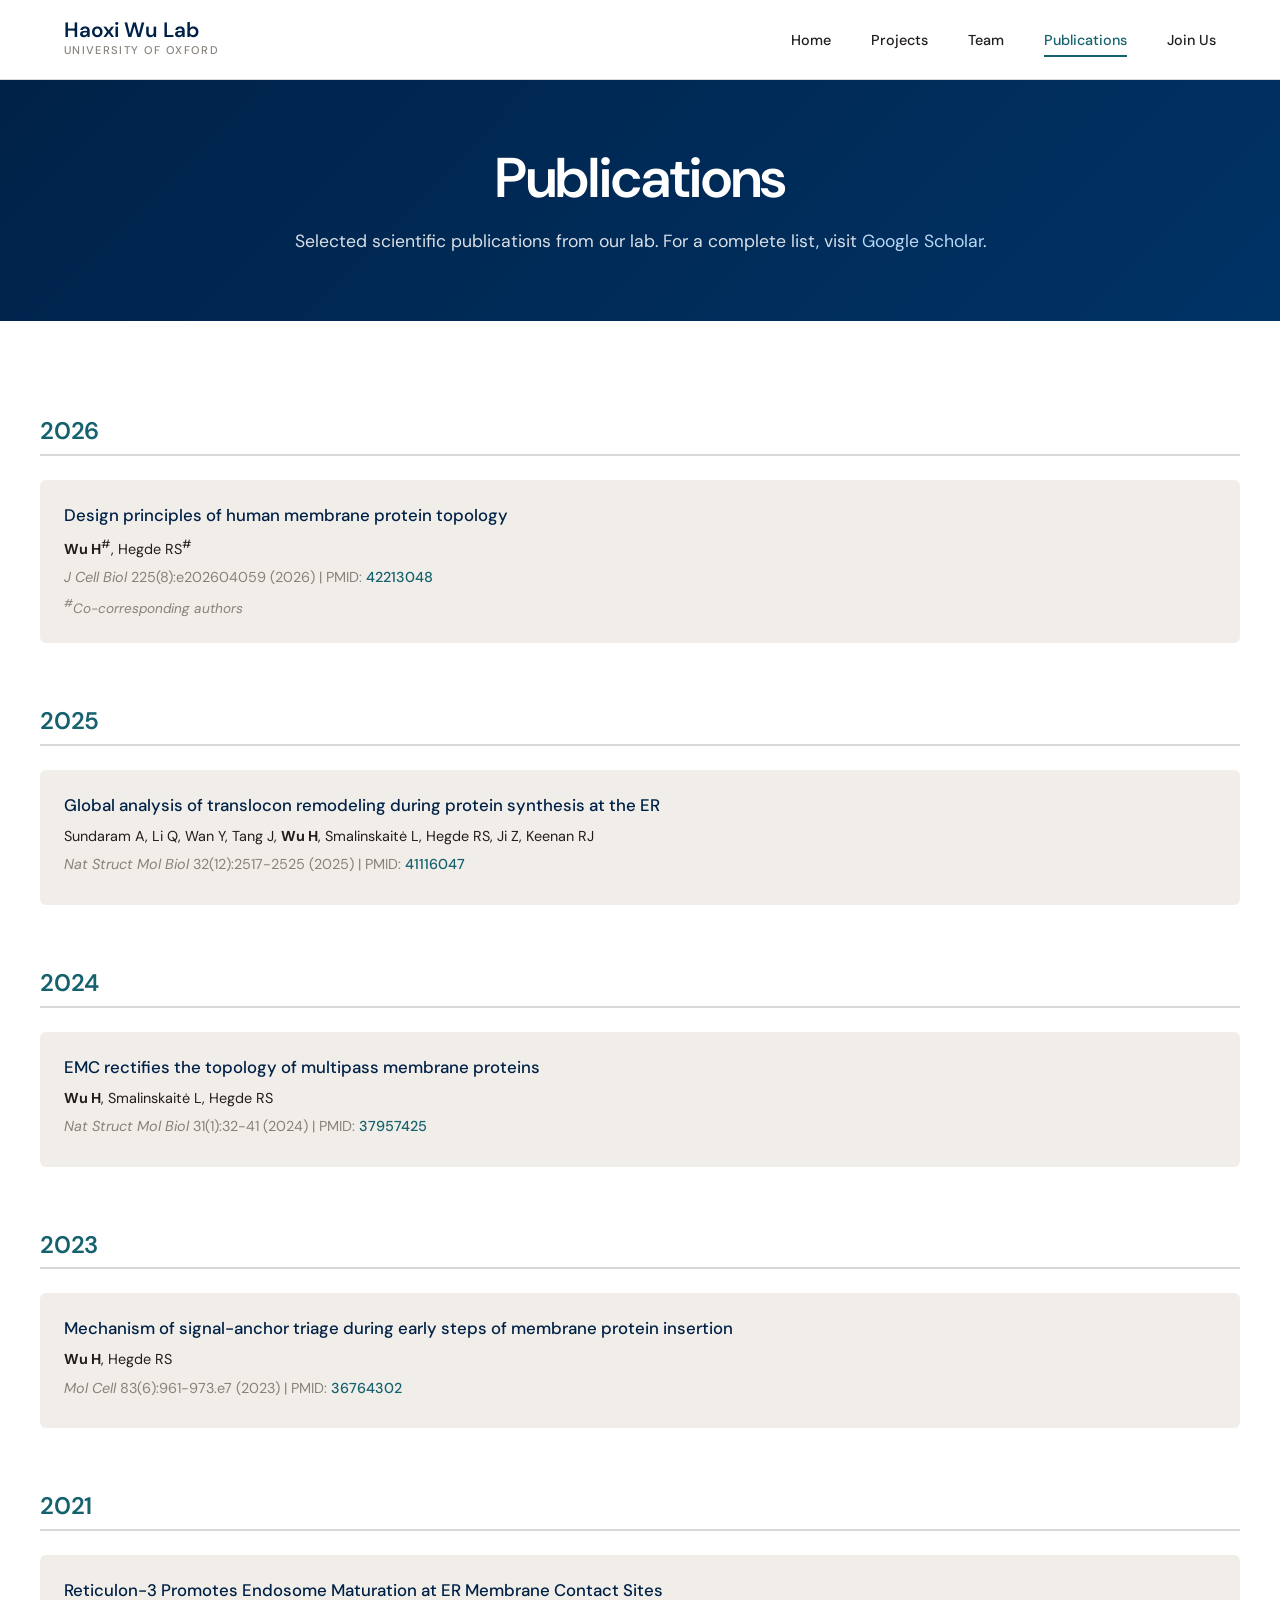
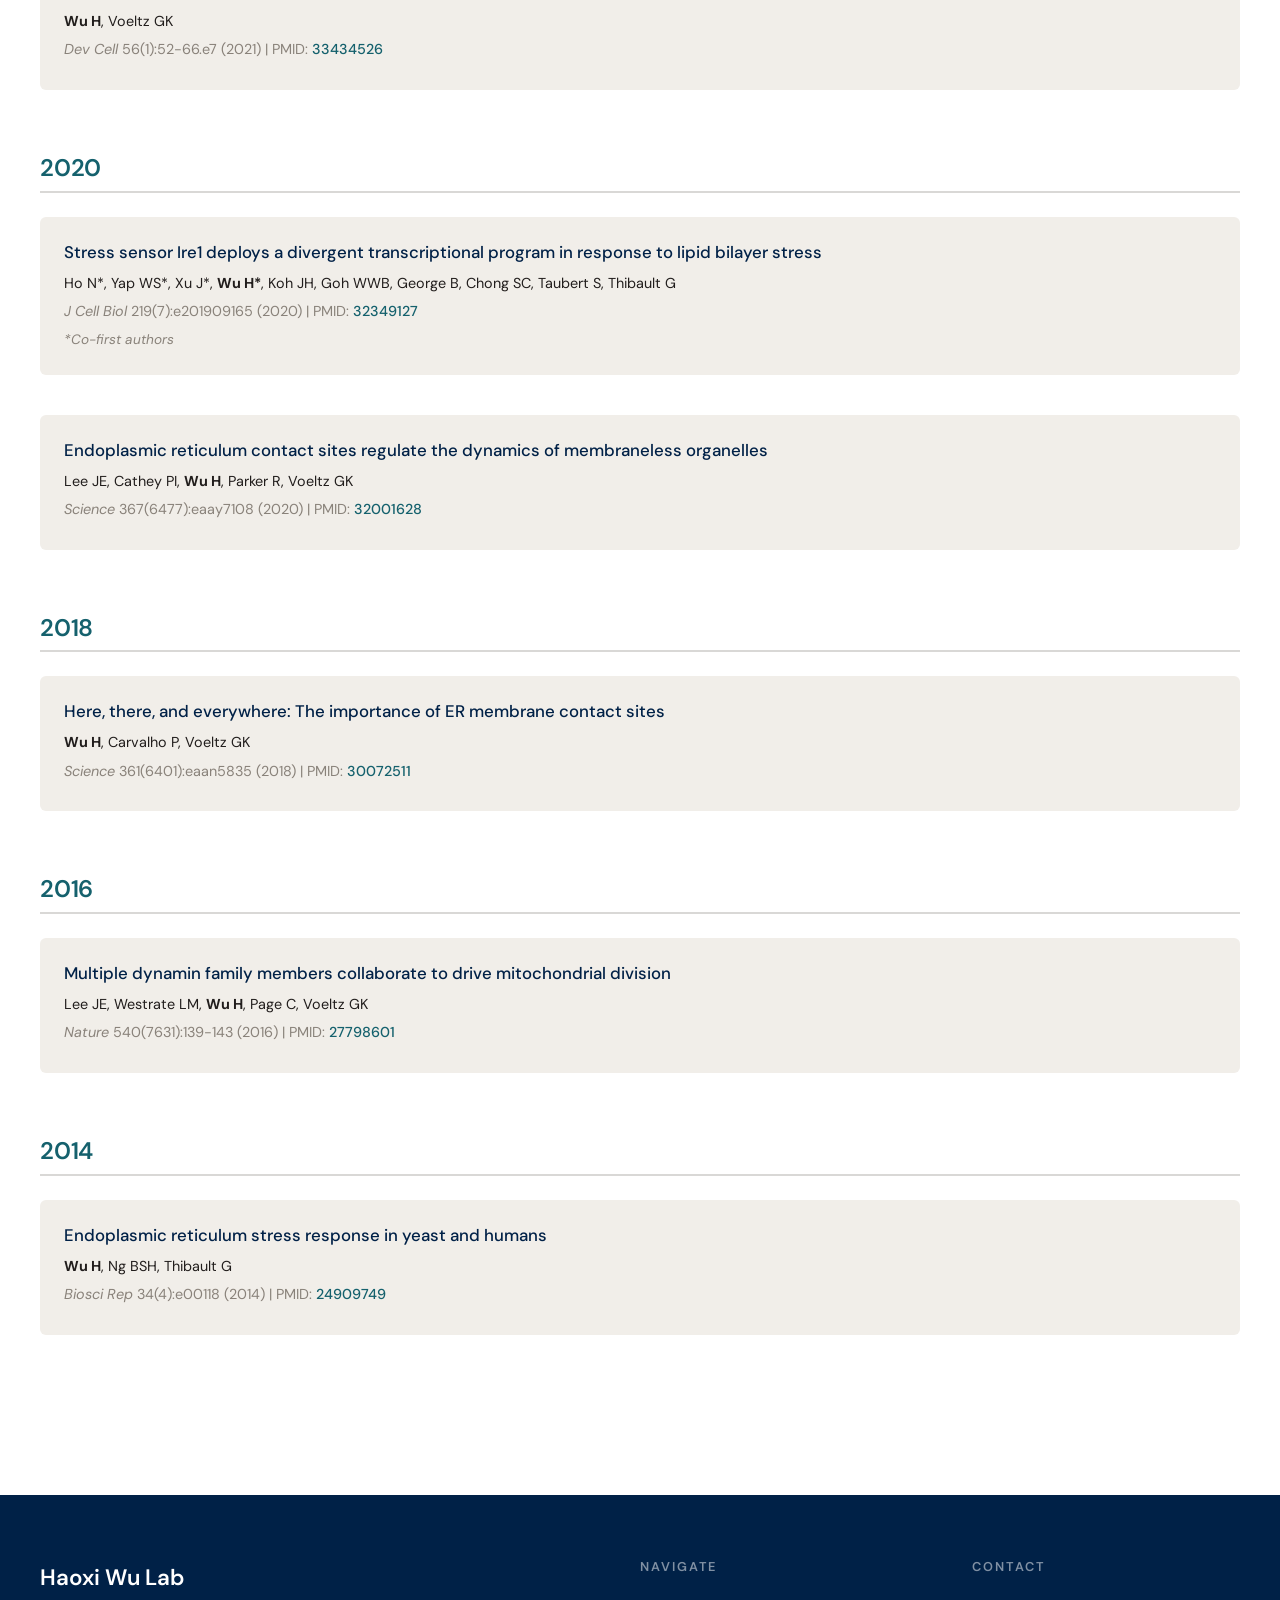
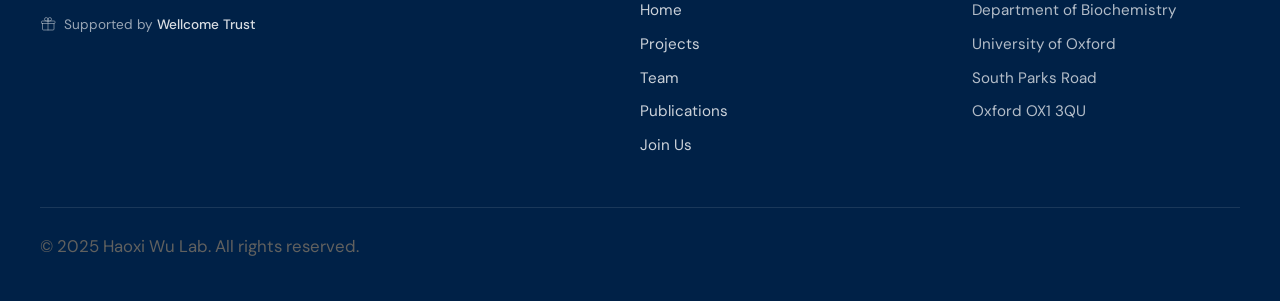
==== commit 88356992: "Add files via upload" ====
--- a/publications.html
+++ b/publications.html
@@ -41,8 +41,9 @@
                 <div class="pub-list">
                     <article class="pub-item">
                         <h3 class="pub-title"><a href="pdfs/wu-2026-1.pdf" target="_blank">Design principles of human membrane protein topology</a></h3>
-                        <p class="pub-authors"><strong>Wu H</strong>, Hegde RS</p>
+                        <p class="pub-authors"><strong>Wu H</strong><sup>#</sup>, Hegde RS<sup>#</sup></p>
                         <p class="pub-journal"><em>J Cell Biol</em> 225(8):e202604059 (2026) | PMID: <a href="https://pubmed.ncbi.nlm.nih.gov/42213048/" target="_blank" class="pmid-link">42213048</a></p>
+                        <p class="pub-note"><sup>#</sup>Co-corresponding authors</p>
                     </article>
                 </div>
             </div>
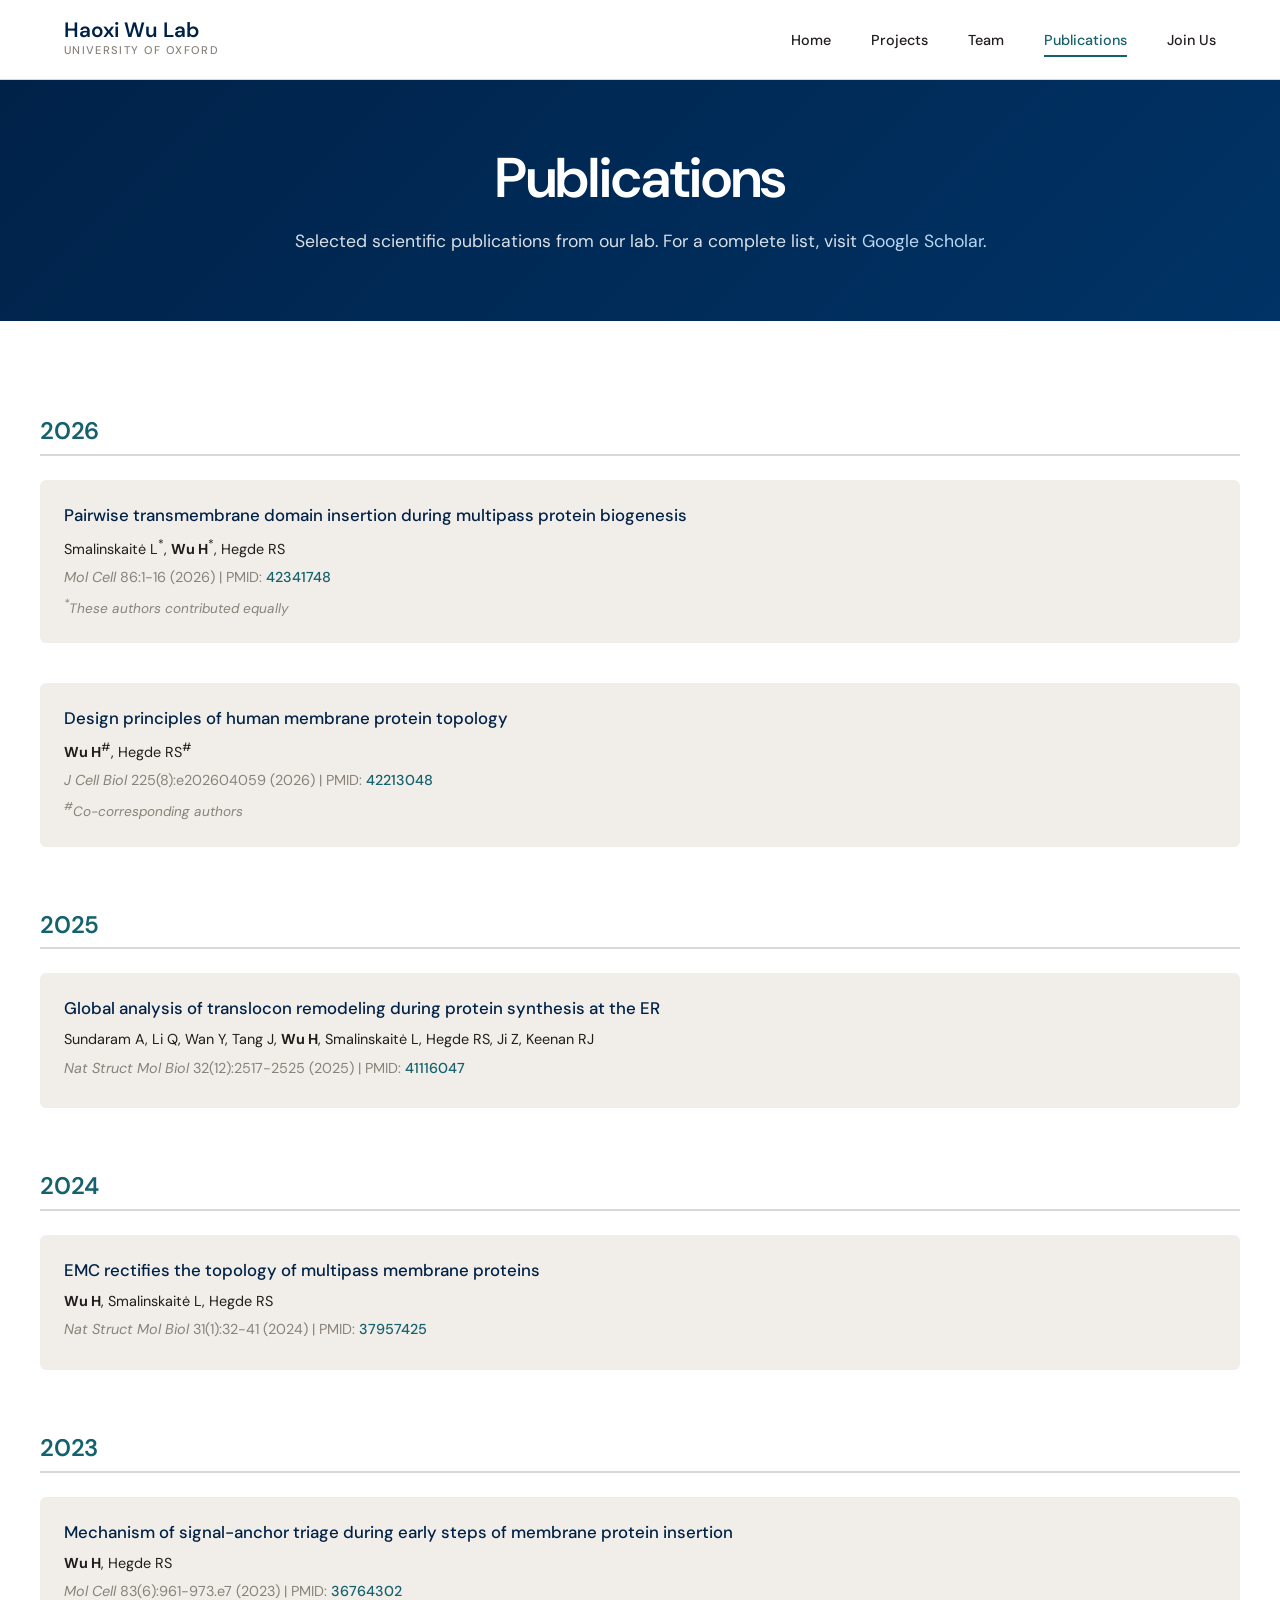
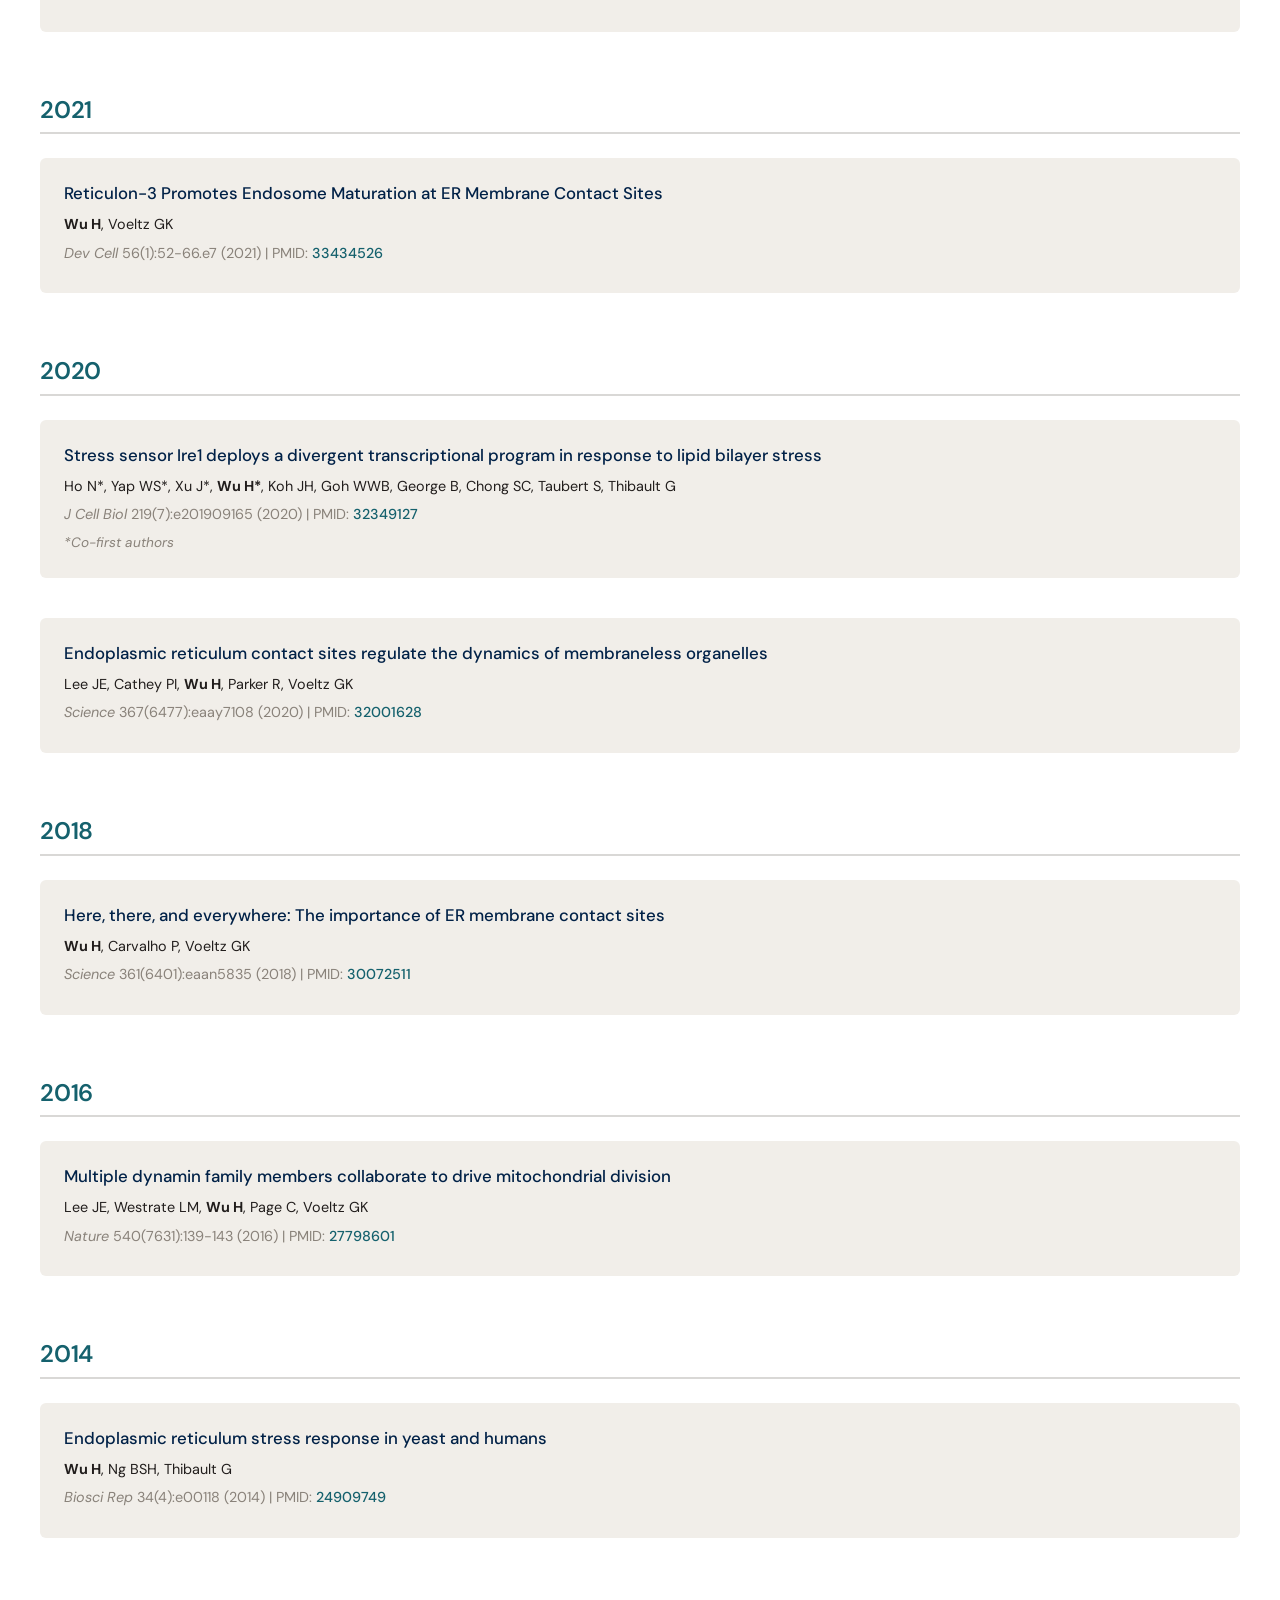
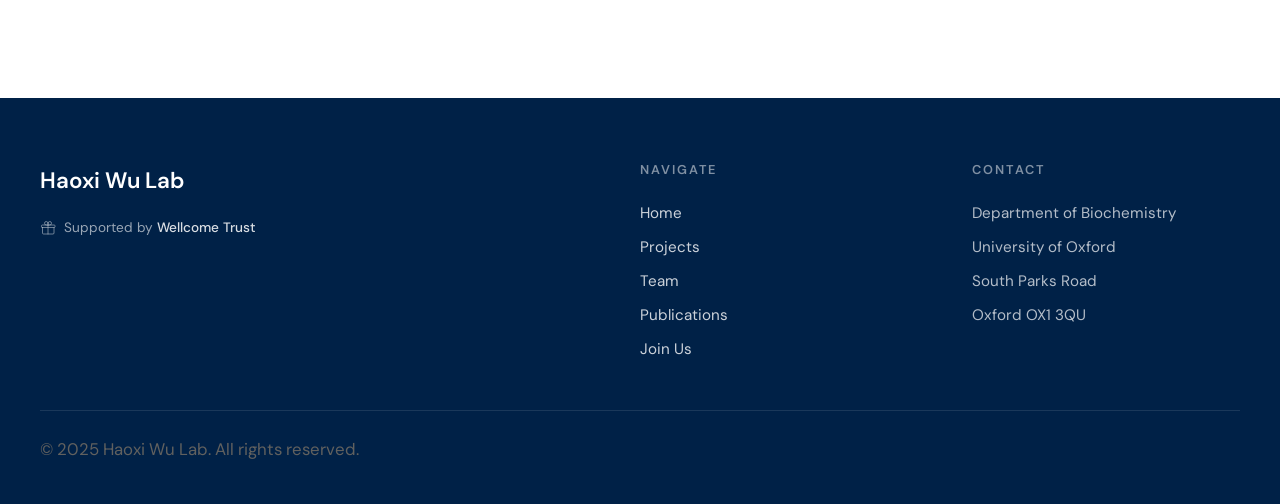
==== commit 71371205: "Add files via upload" ====
--- a/publications.html
+++ b/publications.html
@@ -39,6 +39,12 @@
             <div class="pub-year-group">
                 <h2 class="pub-year">2026</h2>
                 <div class="pub-list">
+                    <article class="pub-item">
+                        <h3 class="pub-title"><a href="pdfs/smalinskaite-2026-1.pdf" target="_blank">Pairwise transmembrane domain insertion during multipass protein biogenesis</a></h3>
+                        <p class="pub-authors">Smalinskaitė L<sup>*</sup>, <strong>Wu H</strong><sup>*</sup>, Hegde RS</p>
+                        <p class="pub-journal"><em>Mol Cell</em> 86:1-16 (2026) | PMID: <a href="https://pubmed.ncbi.nlm.nih.gov/42341748/" target="_blank" class="pmid-link">42341748</a></p>
+                        <p class="pub-note"><sup>*</sup>These authors contributed equally</p>
+                    </article>
                     <article class="pub-item">
                         <h3 class="pub-title"><a href="pdfs/wu-2026-1.pdf" target="_blank">Design principles of human membrane protein topology</a></h3>
                         <p class="pub-authors"><strong>Wu H</strong><sup>#</sup>, Hegde RS<sup>#</sup></p>
--- a/styles.css
+++ b/styles.css
@@ -459,6 +459,7 @@
     .nav-links.active { transform: translateY(0); opacity: 1; visibility: visible; }
     .nav-link { padding: var(--space-sm) 0; width: 100%; text-align: center; border-bottom: 1px solid var(--oxford-shell-grey); }
     .nav-link:last-child { border-bottom: none; }
+    .nav-link::after { display: none; }
     .nav-toggle { display: flex; }
     .nav-toggle.active span:nth-child(1) { transform: rotate(45deg) translate(5px, 5px); }
     .nav-toggle.active span:nth-child(2) { opacity: 0; }
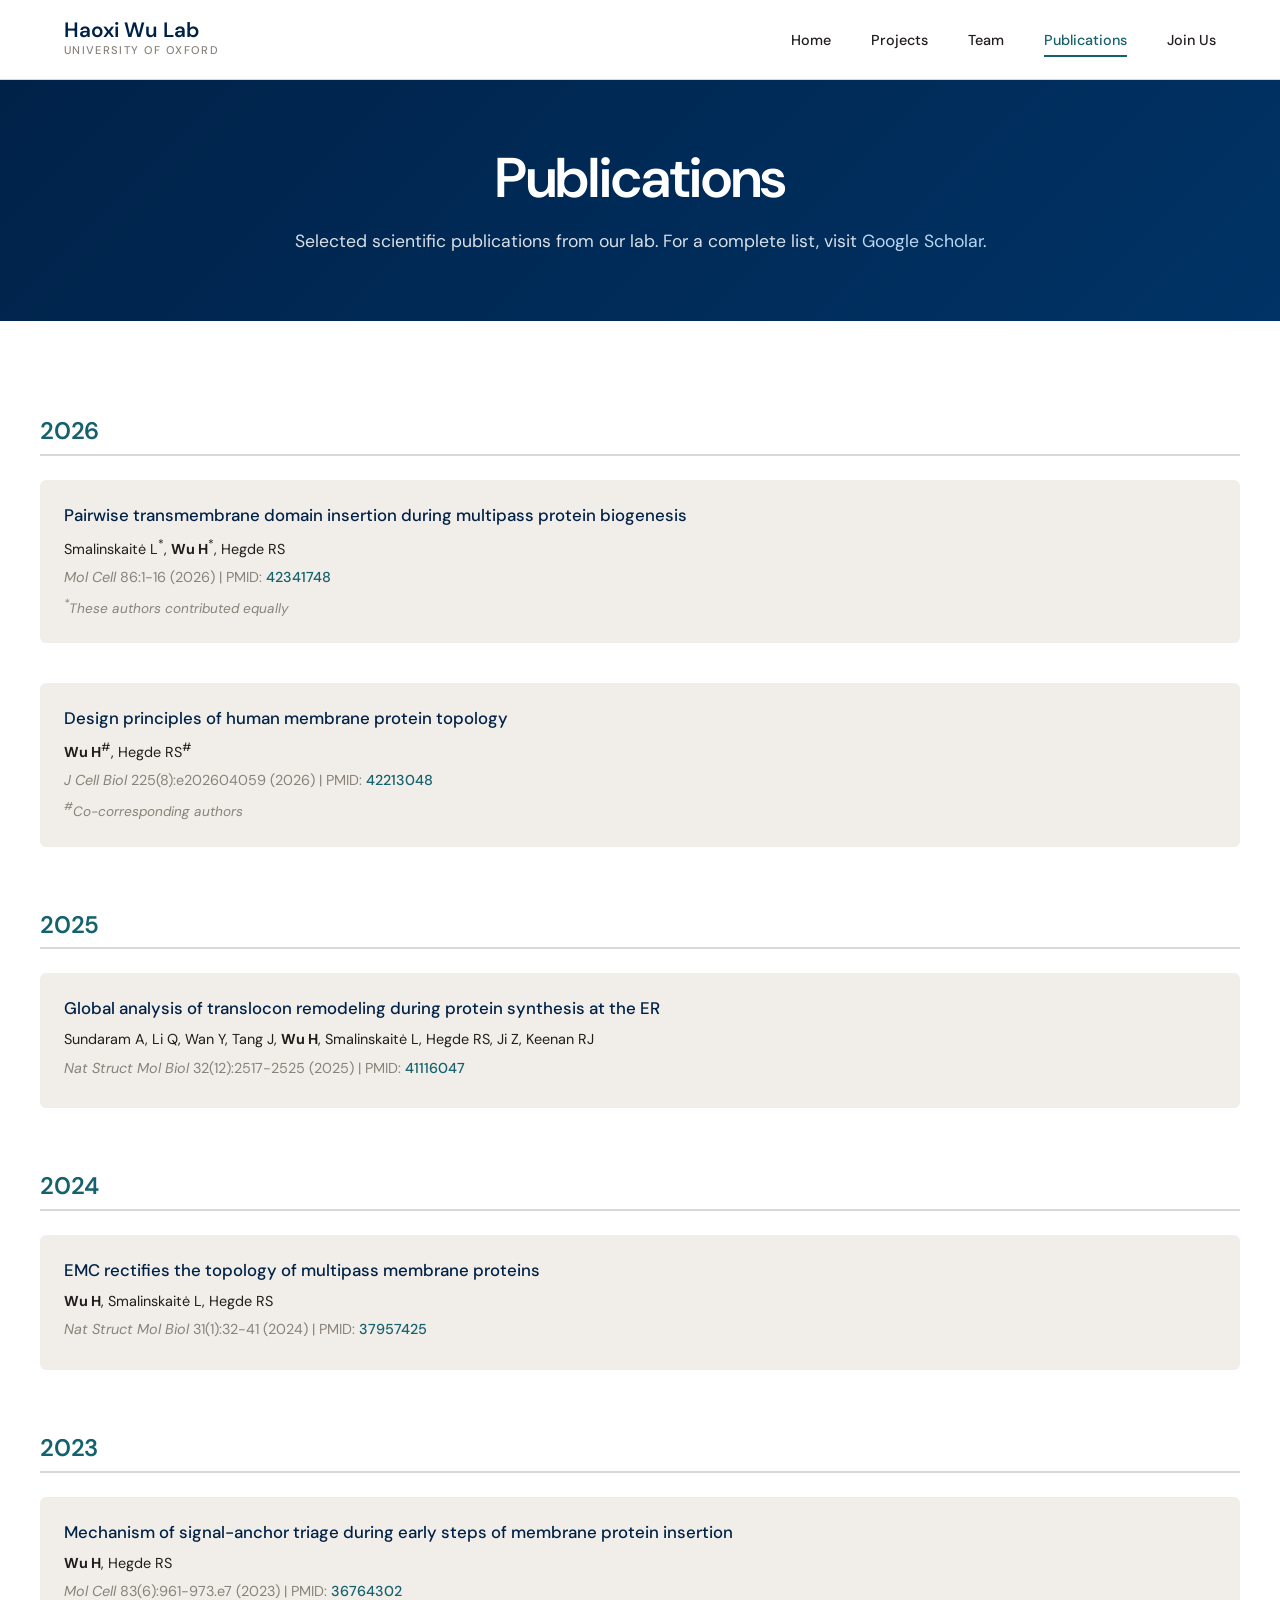
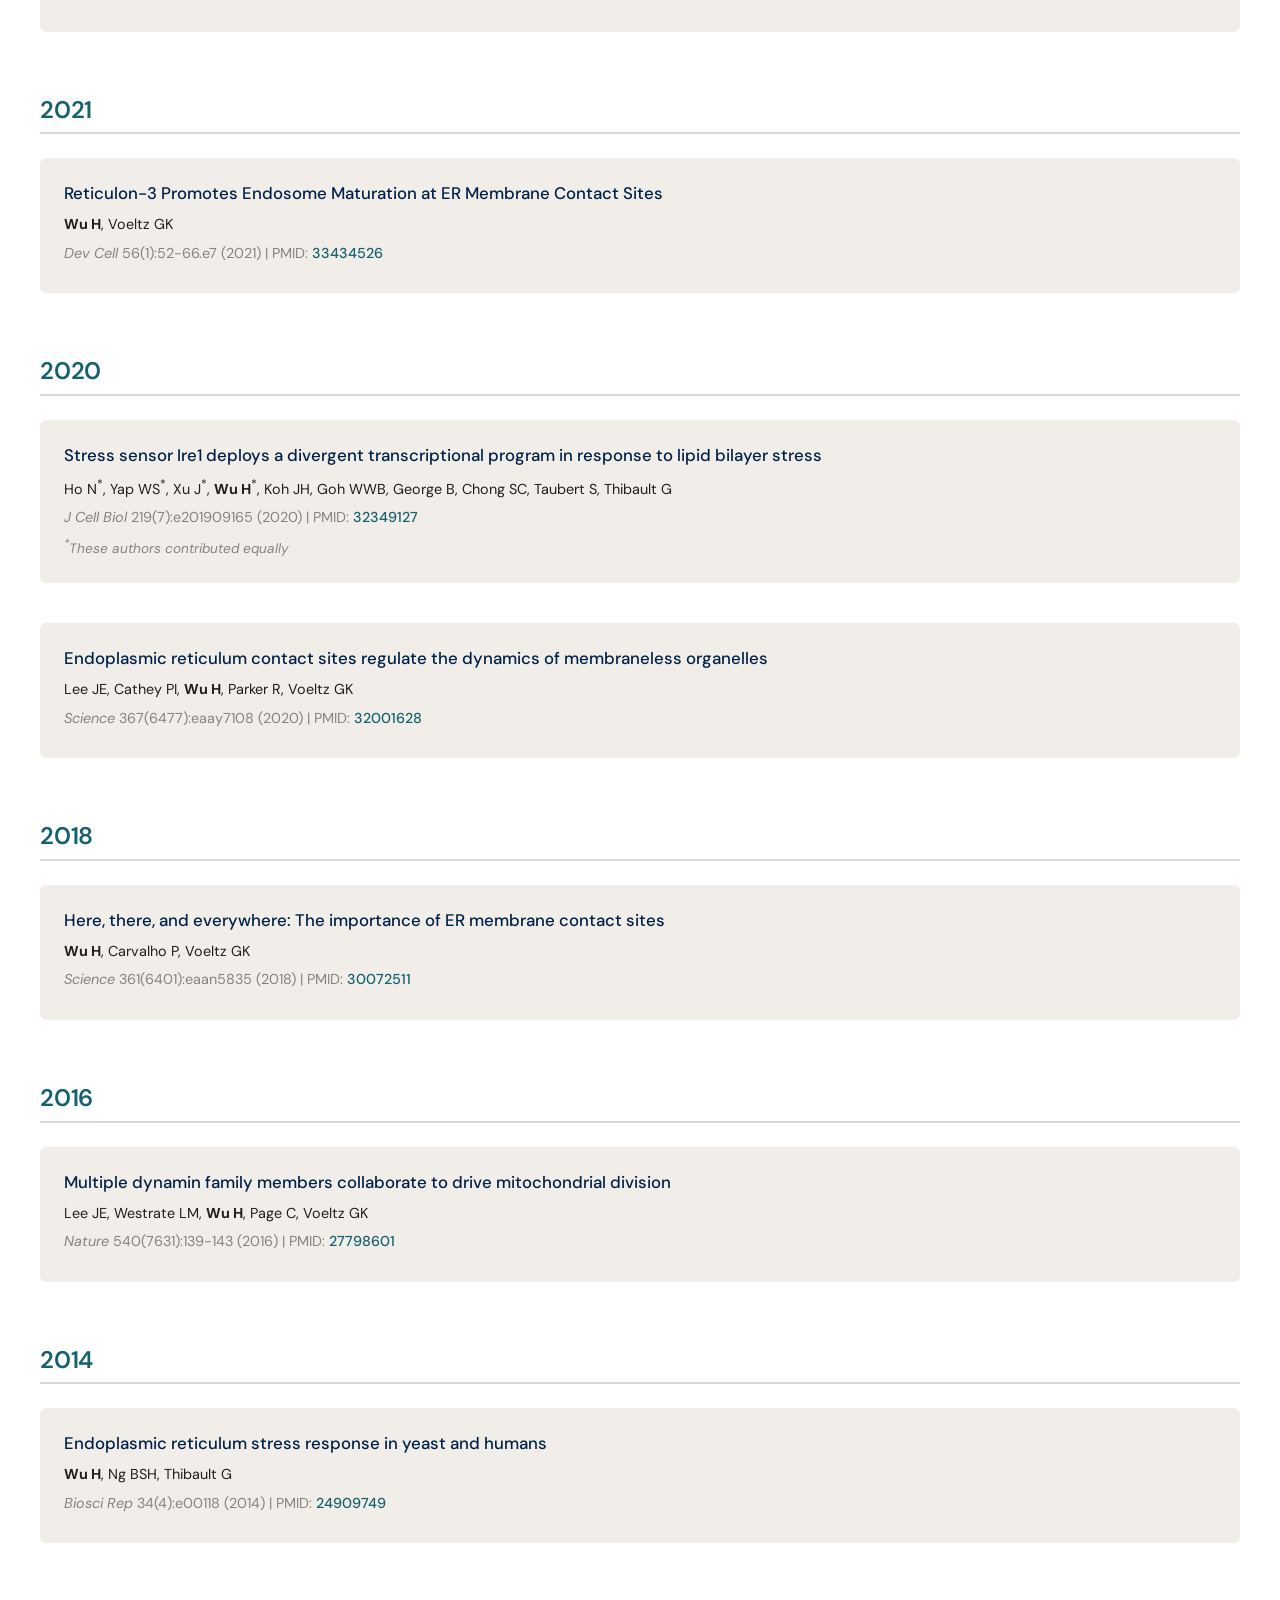
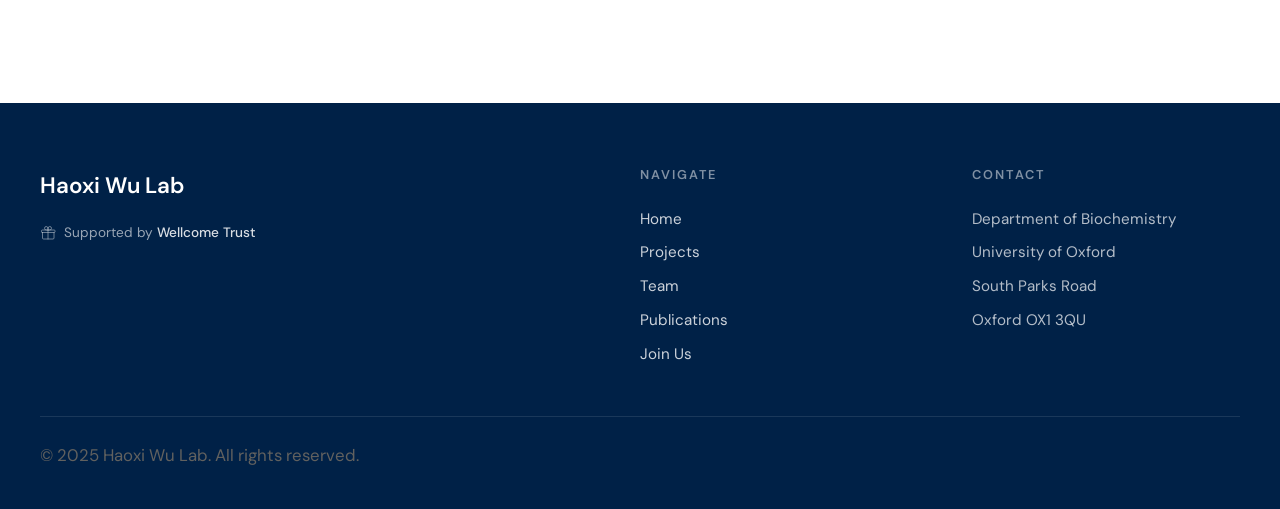
==== commit 3801afe1: "Add files via upload" ====
--- a/publications.html
+++ b/publications.html
@@ -103,9 +103,9 @@
                 <div class="pub-list">
                     <article class="pub-item">
                         <h3 class="pub-title"><a href="pdfs/ho-2020-1.pdf" target="_blank">Stress sensor Ire1 deploys a divergent transcriptional program in response to lipid bilayer stress</a></h3>
-                        <p class="pub-authors">Ho N*, Yap WS*, Xu J*, <strong>Wu H*</strong>, Koh JH, Goh WWB, George B, Chong SC, Taubert S, Thibault G</p>
+                        <p class="pub-authors">Ho N<sup>*</sup>, Yap WS<sup>*</sup>, Xu J<sup>*</sup>, <strong>Wu H</strong><sup>*</sup>, Koh JH, Goh WWB, George B, Chong SC, Taubert S, Thibault G</p>
                         <p class="pub-journal"><em>J Cell Biol</em> 219(7):e201909165 (2020) | PMID: <a href="https://pubmed.ncbi.nlm.nih.gov/32349127/" target="_blank" class="pmid-link">32349127</a></p>
-                        <p class="pub-note">*Co-first authors</p>
+                        <p class="pub-note"><sup>*</sup>These authors contributed equally</p>
                     </article>
 
                     <article class="pub-item">
--- a/styles.css
+++ b/styles.css
@@ -331,6 +331,12 @@
     font-size: 2.5rem;
     font-weight: 600;
 }
+.photo-img {
+    width: 180px; height: 180px;
+    border-radius: 8px;
+    object-fit: cover;
+}
+.team-card .photo-img { margin: 0 auto var(--space-sm); }
 .pi-info h3 { color: var(--oxford-blue); margin-bottom: 0.25rem; font-size: 1.5rem; }
 .pi-title { color: var(--oxford-viridian); font-weight: 500; margin-bottom: var(--space-sm); }
 .pi-bio { margin-bottom: var(--space-md); text-align: justify; }
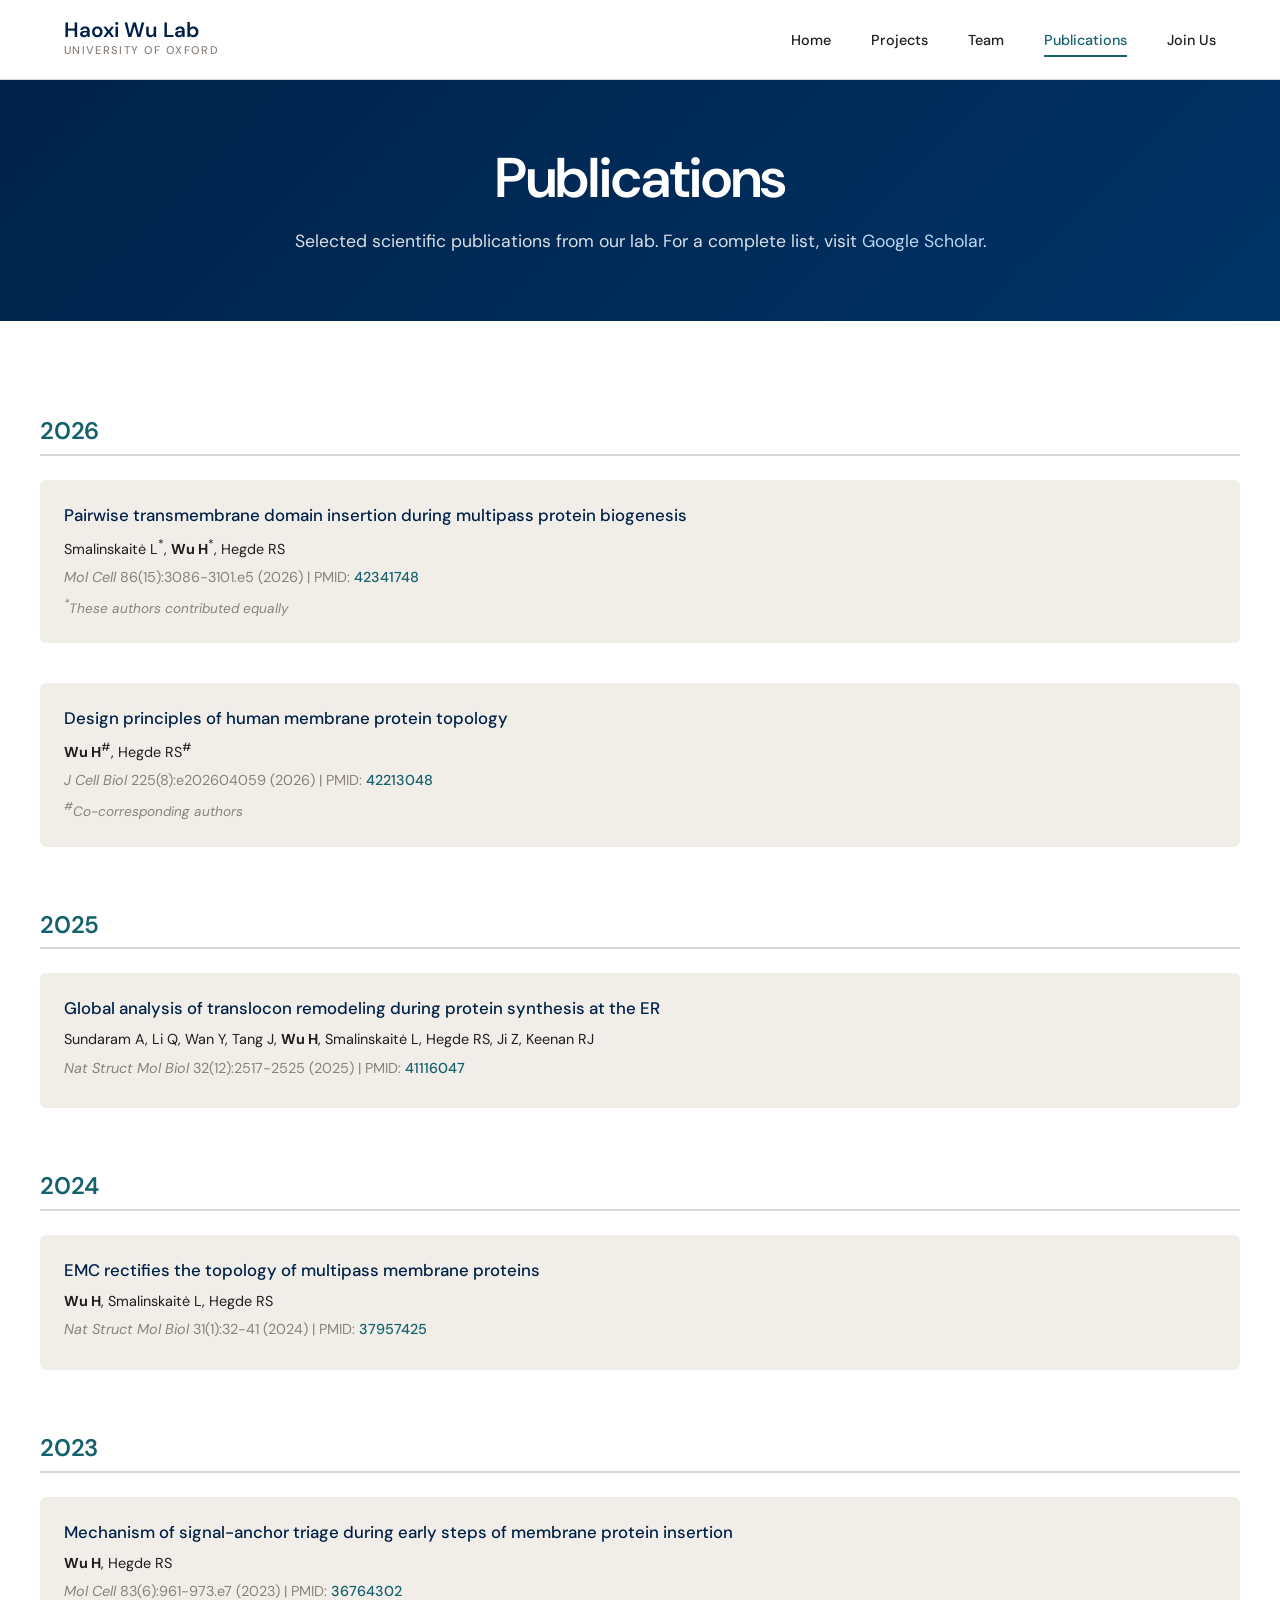
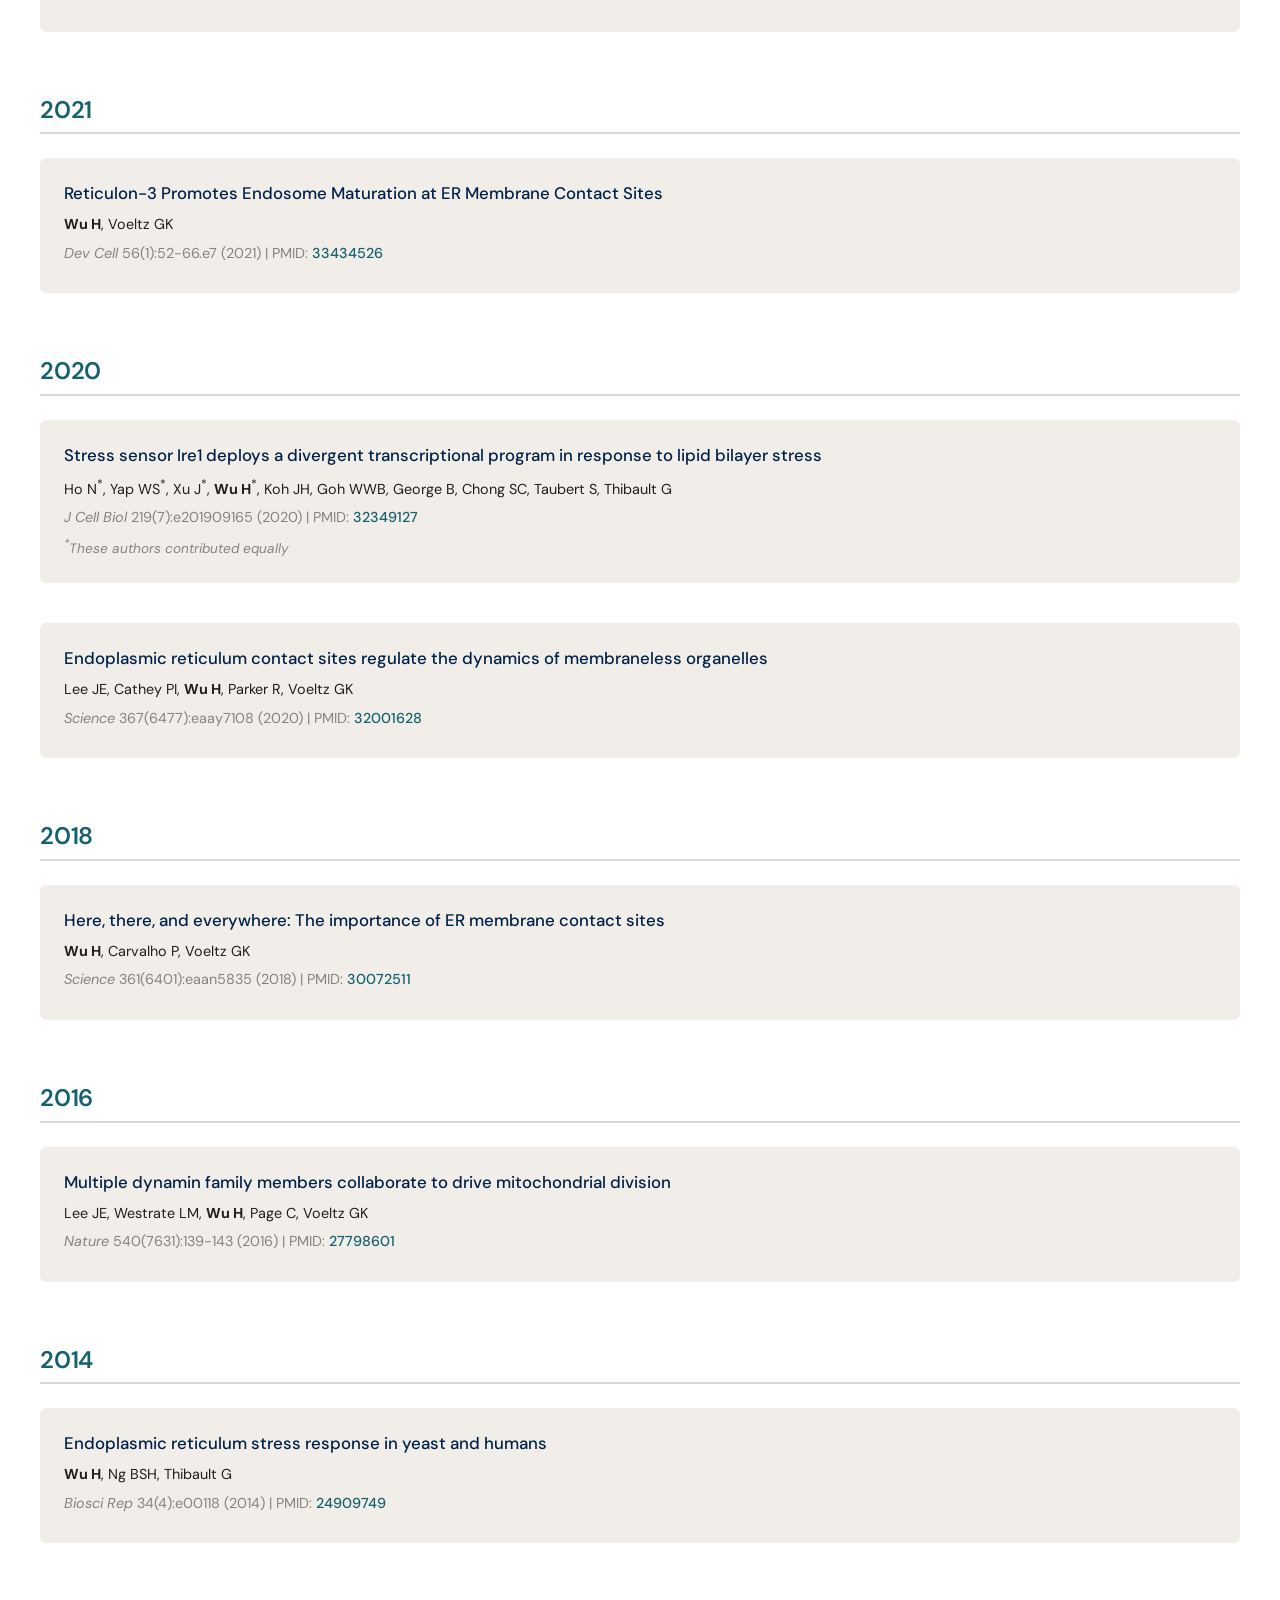
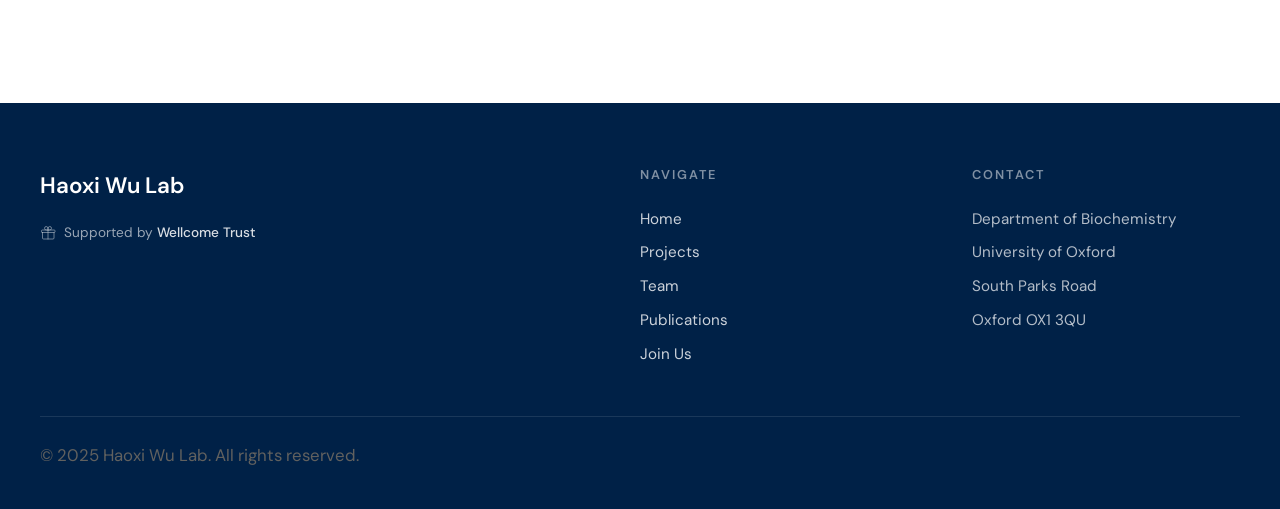
==== commit 18f7a513: "Add files via upload" ====
--- a/publications.html
+++ b/publications.html
@@ -42,7 +42,7 @@
                     <article class="pub-item">
                         <h3 class="pub-title"><a href="pdfs/smalinskaite-2026-1.pdf" target="_blank">Pairwise transmembrane domain insertion during multipass protein biogenesis</a></h3>
                         <p class="pub-authors">Smalinskaitė L<sup>*</sup>, <strong>Wu H</strong><sup>*</sup>, Hegde RS</p>
-                        <p class="pub-journal"><em>Mol Cell</em> 86:1-16 (2026) | PMID: <a href="https://pubmed.ncbi.nlm.nih.gov/42341748/" target="_blank" class="pmid-link">42341748</a></p>
+                        <p class="pub-journal"><em>Mol Cell</em> 86(15):3086-3101.e5 (2026) | PMID: <a href="https://pubmed.ncbi.nlm.nih.gov/42341748/" target="_blank" class="pmid-link">42341748</a></p>
                         <p class="pub-note"><sup>*</sup>These authors contributed equally</p>
                     </article>
                     <article class="pub-item">
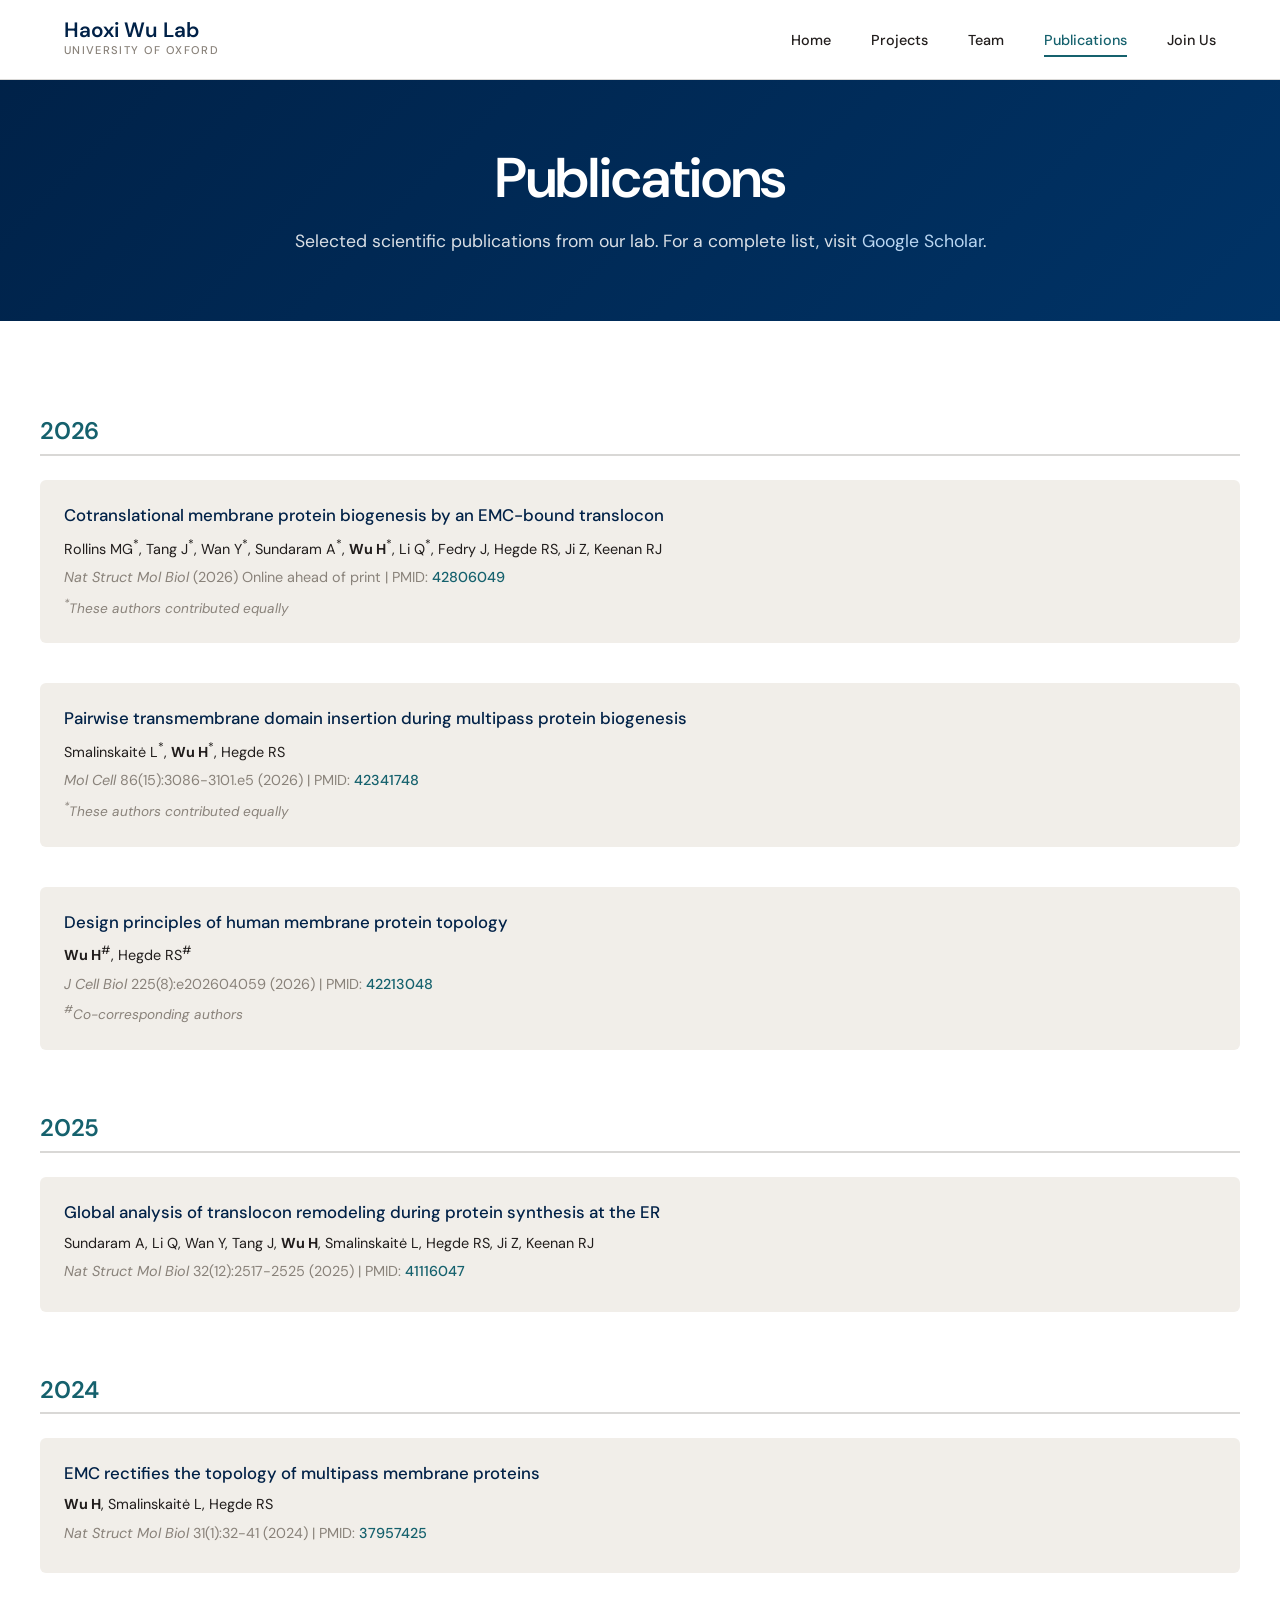
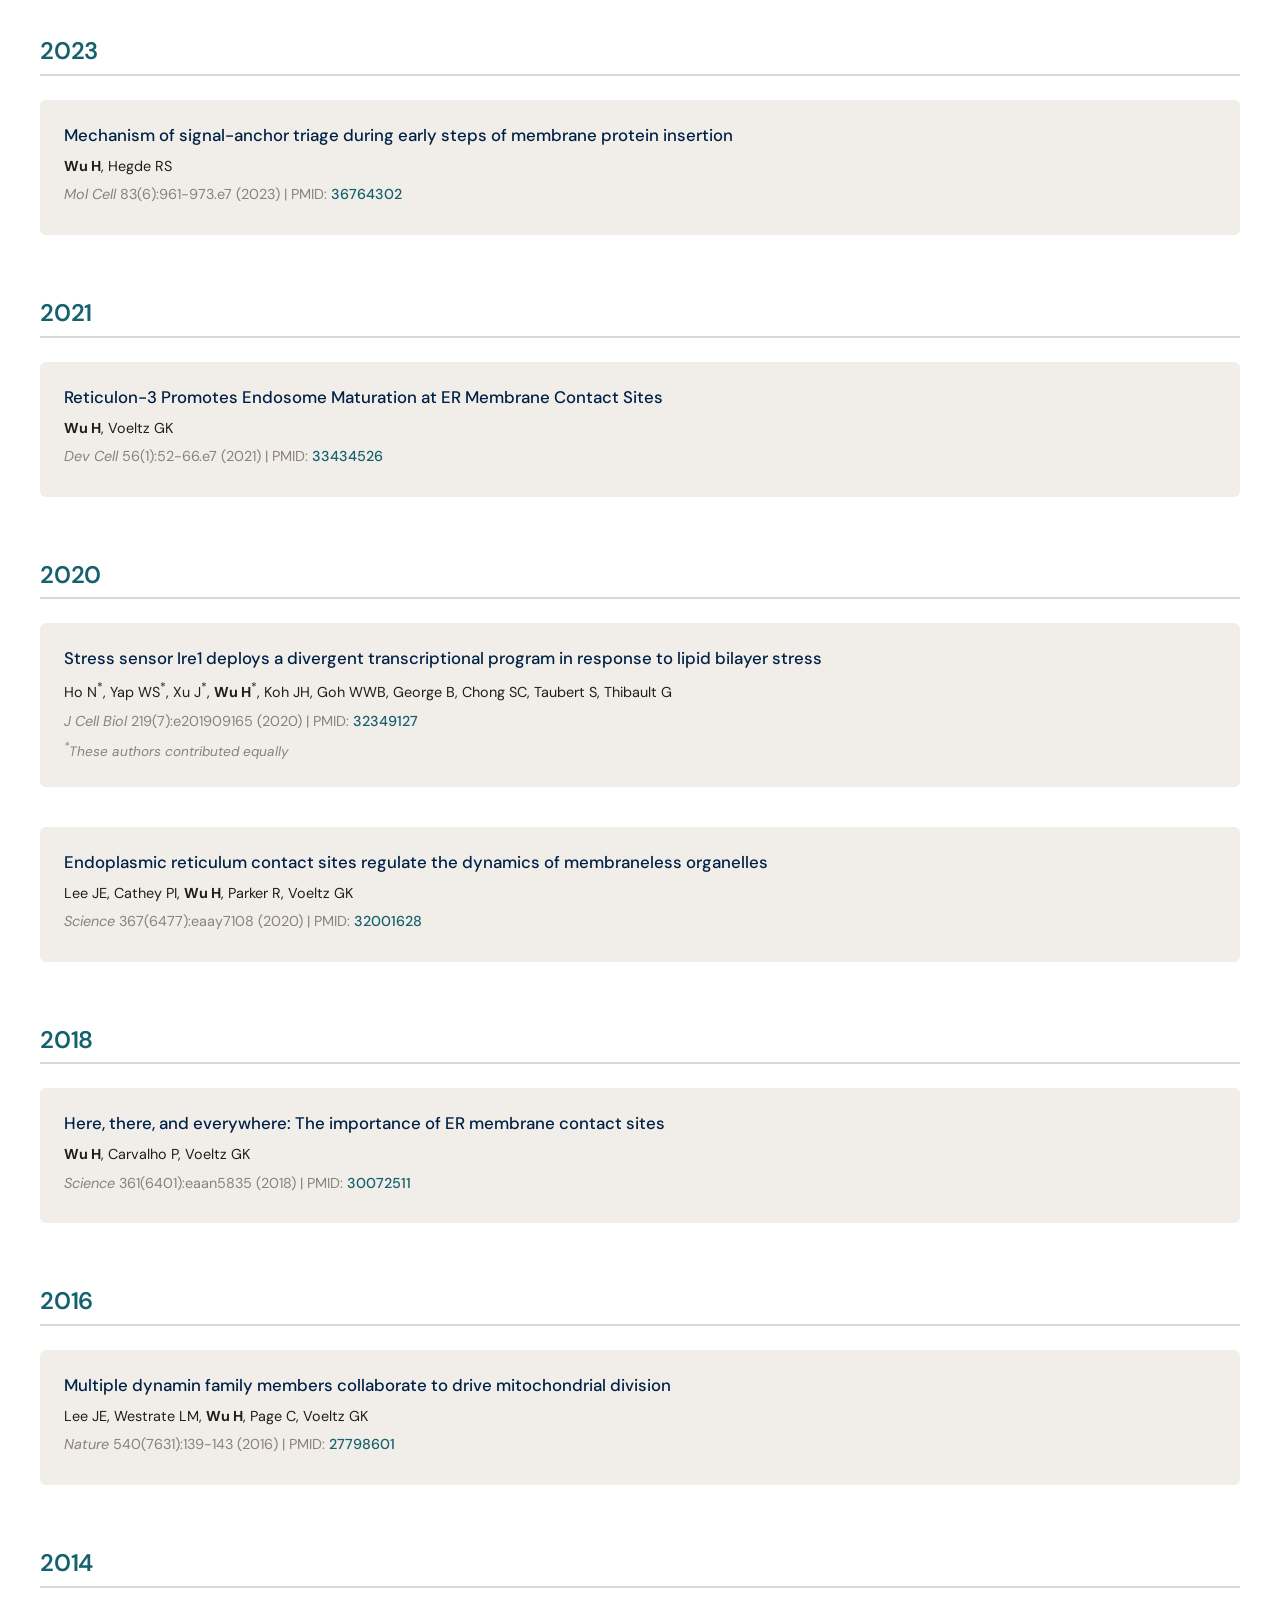
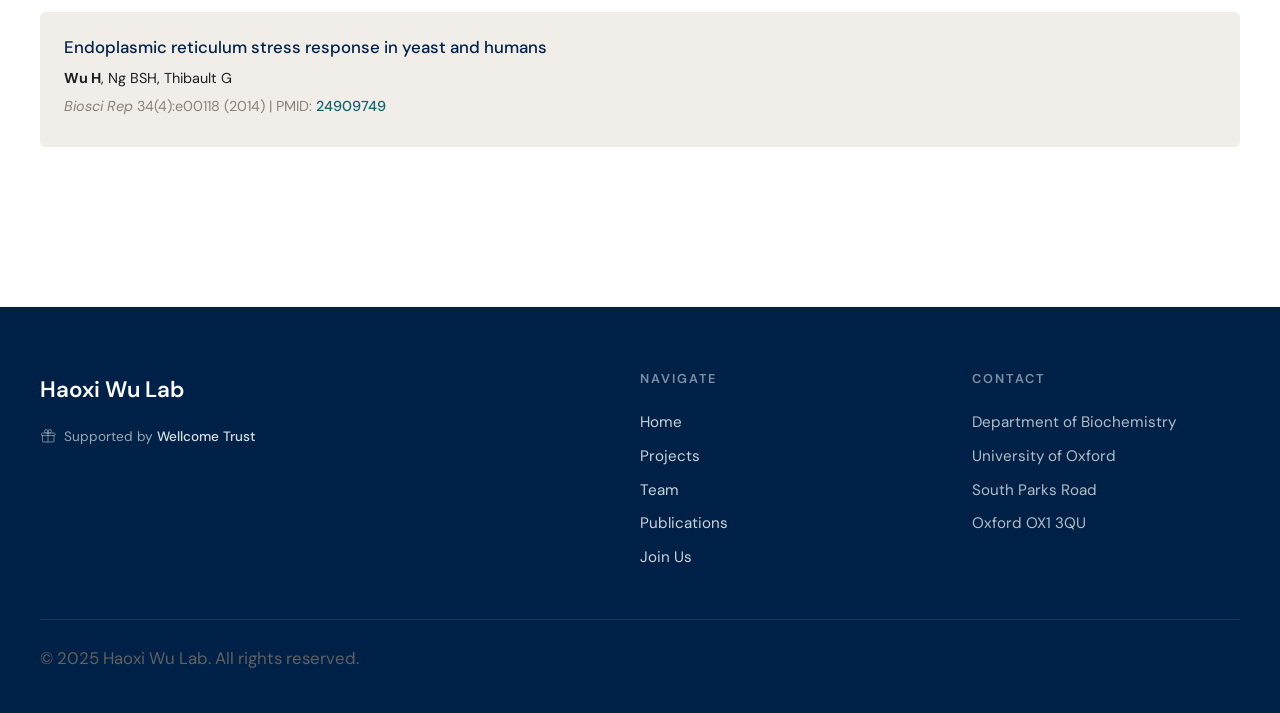
==== commit 33c2929e: "Add files via upload" ====
--- a/publications.html
+++ b/publications.html
@@ -39,6 +39,12 @@
             <div class="pub-year-group">
                 <h2 class="pub-year">2026</h2>
                 <div class="pub-list">
+                    <article class="pub-item">
+                        <h3 class="pub-title"><a href="pdfs/rollins-2026-1.pdf" target="_blank">Cotranslational membrane protein biogenesis by an EMC-bound translocon</a></h3>
+                        <p class="pub-authors">Rollins MG<sup>*</sup>, Tang J<sup>*</sup>, Wan Y<sup>*</sup>, Sundaram A<sup>*</sup>, <strong>Wu H</strong><sup>*</sup>, Li Q<sup>*</sup>, Fedry J, Hegde RS, Ji Z, Keenan RJ</p>
+                        <p class="pub-journal"><em>Nat Struct Mol Biol</em> (2026) Online ahead of print | PMID: <a href="https://pubmed.ncbi.nlm.nih.gov/42806049/" target="_blank" class="pmid-link">42806049</a></p>
+                        <p class="pub-note"><sup>*</sup>These authors contributed equally</p>
+                    </article>
                     <article class="pub-item">
                         <h3 class="pub-title"><a href="pdfs/smalinskaite-2026-1.pdf" target="_blank">Pairwise transmembrane domain insertion during multipass protein biogenesis</a></h3>
                         <p class="pub-authors">Smalinskaitė L<sup>*</sup>, <strong>Wu H</strong><sup>*</sup>, Hegde RS</p>
